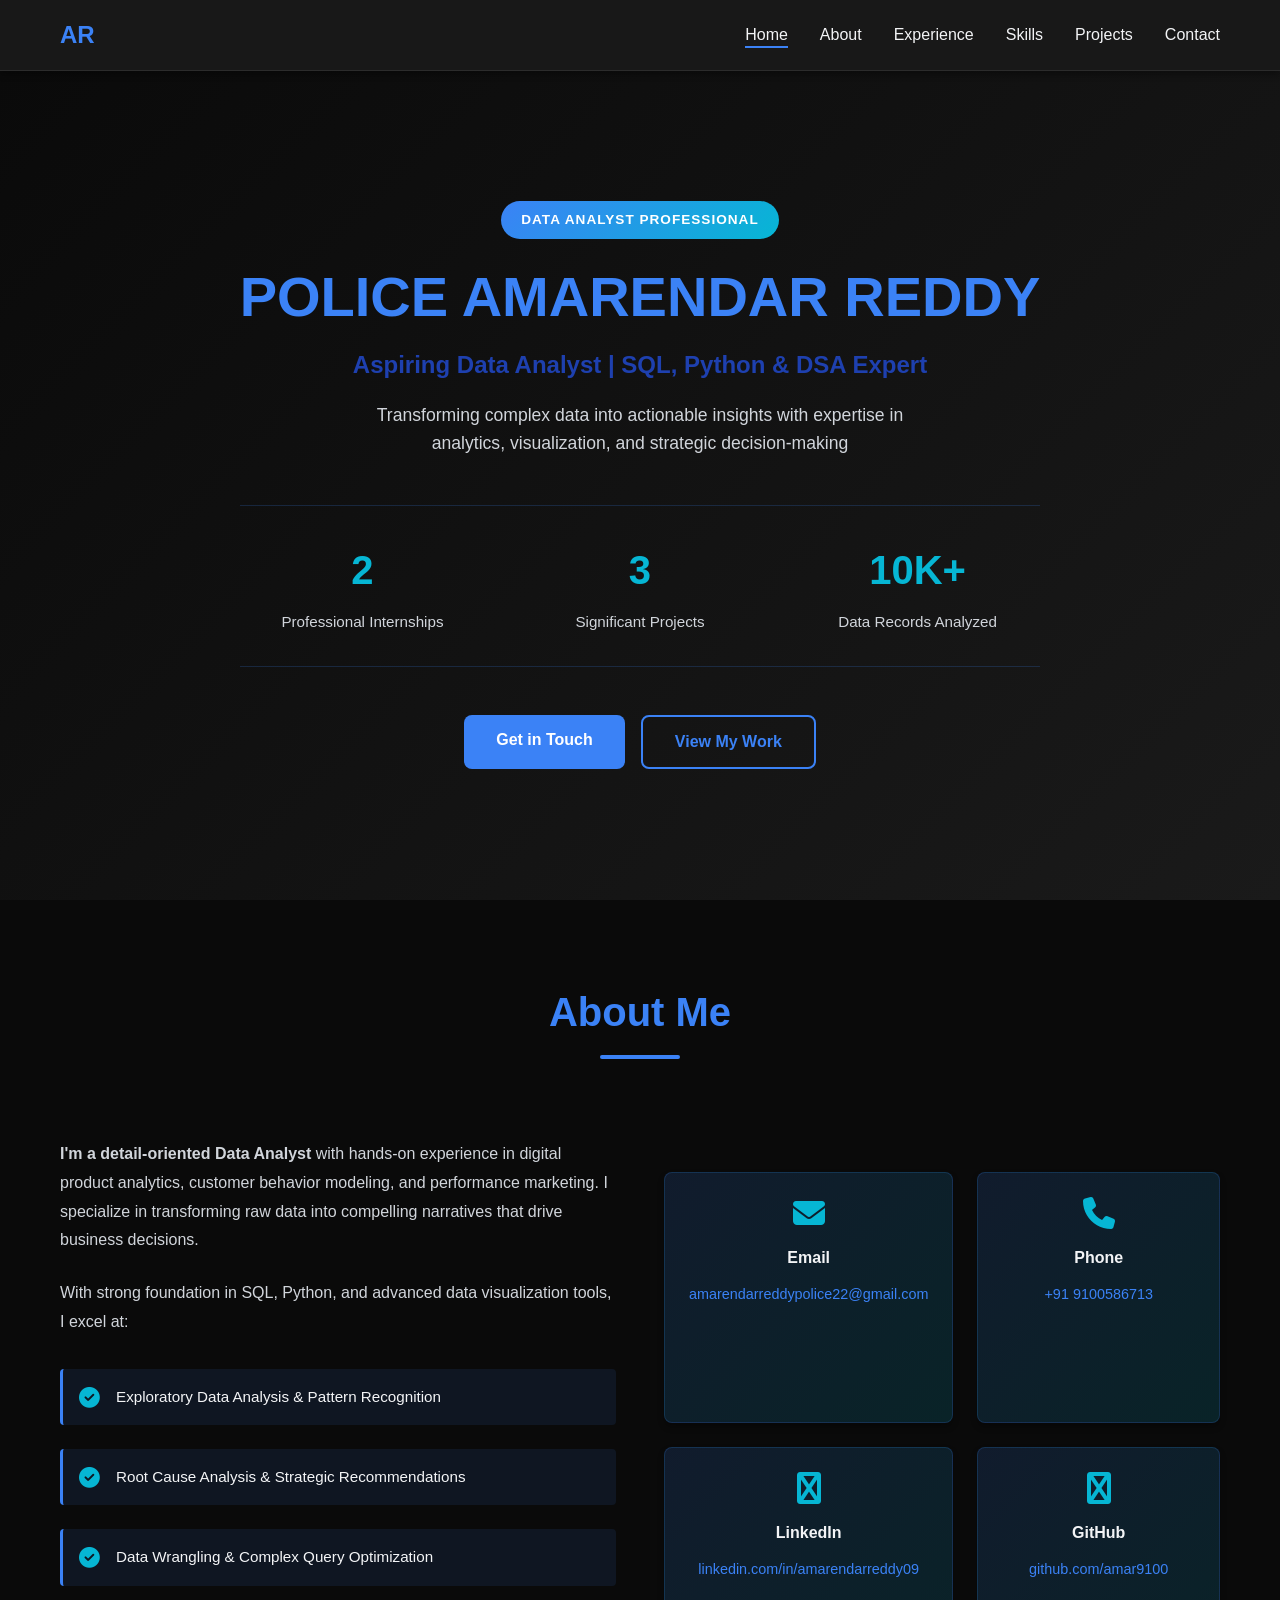
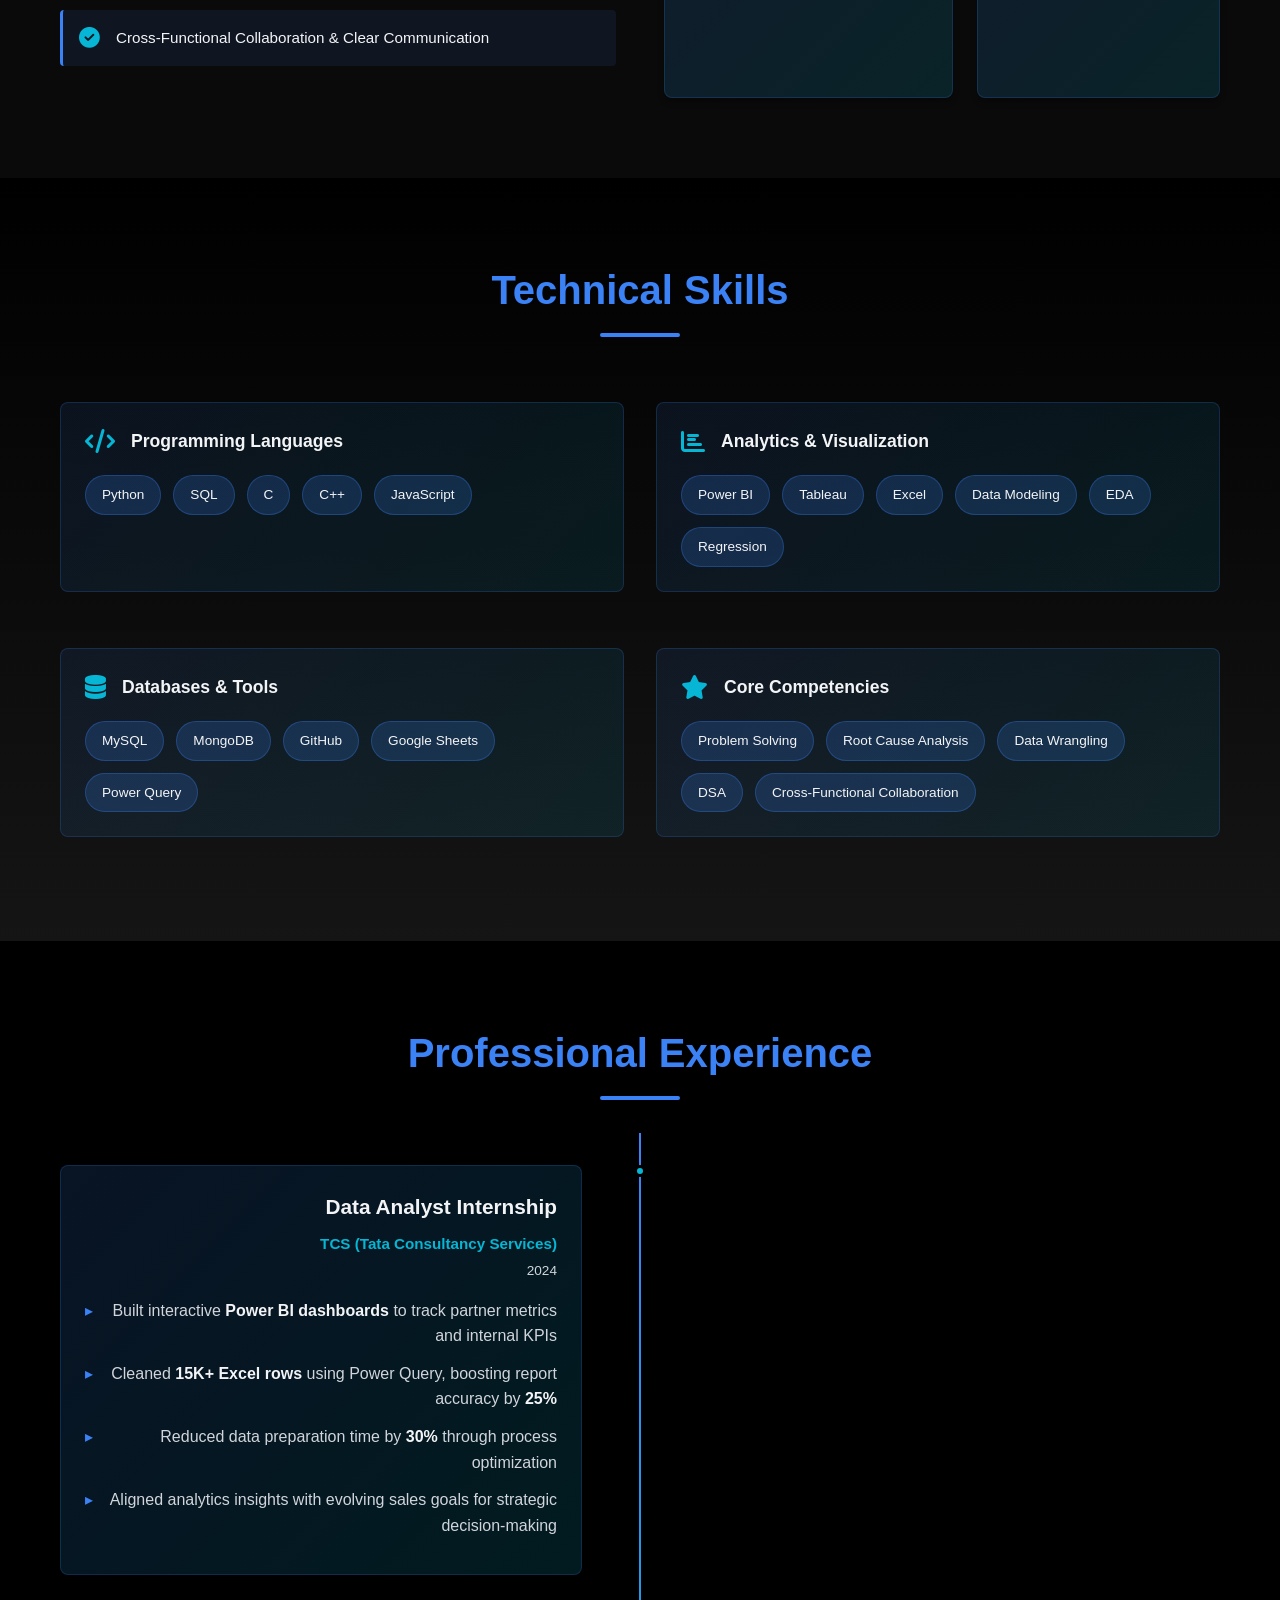
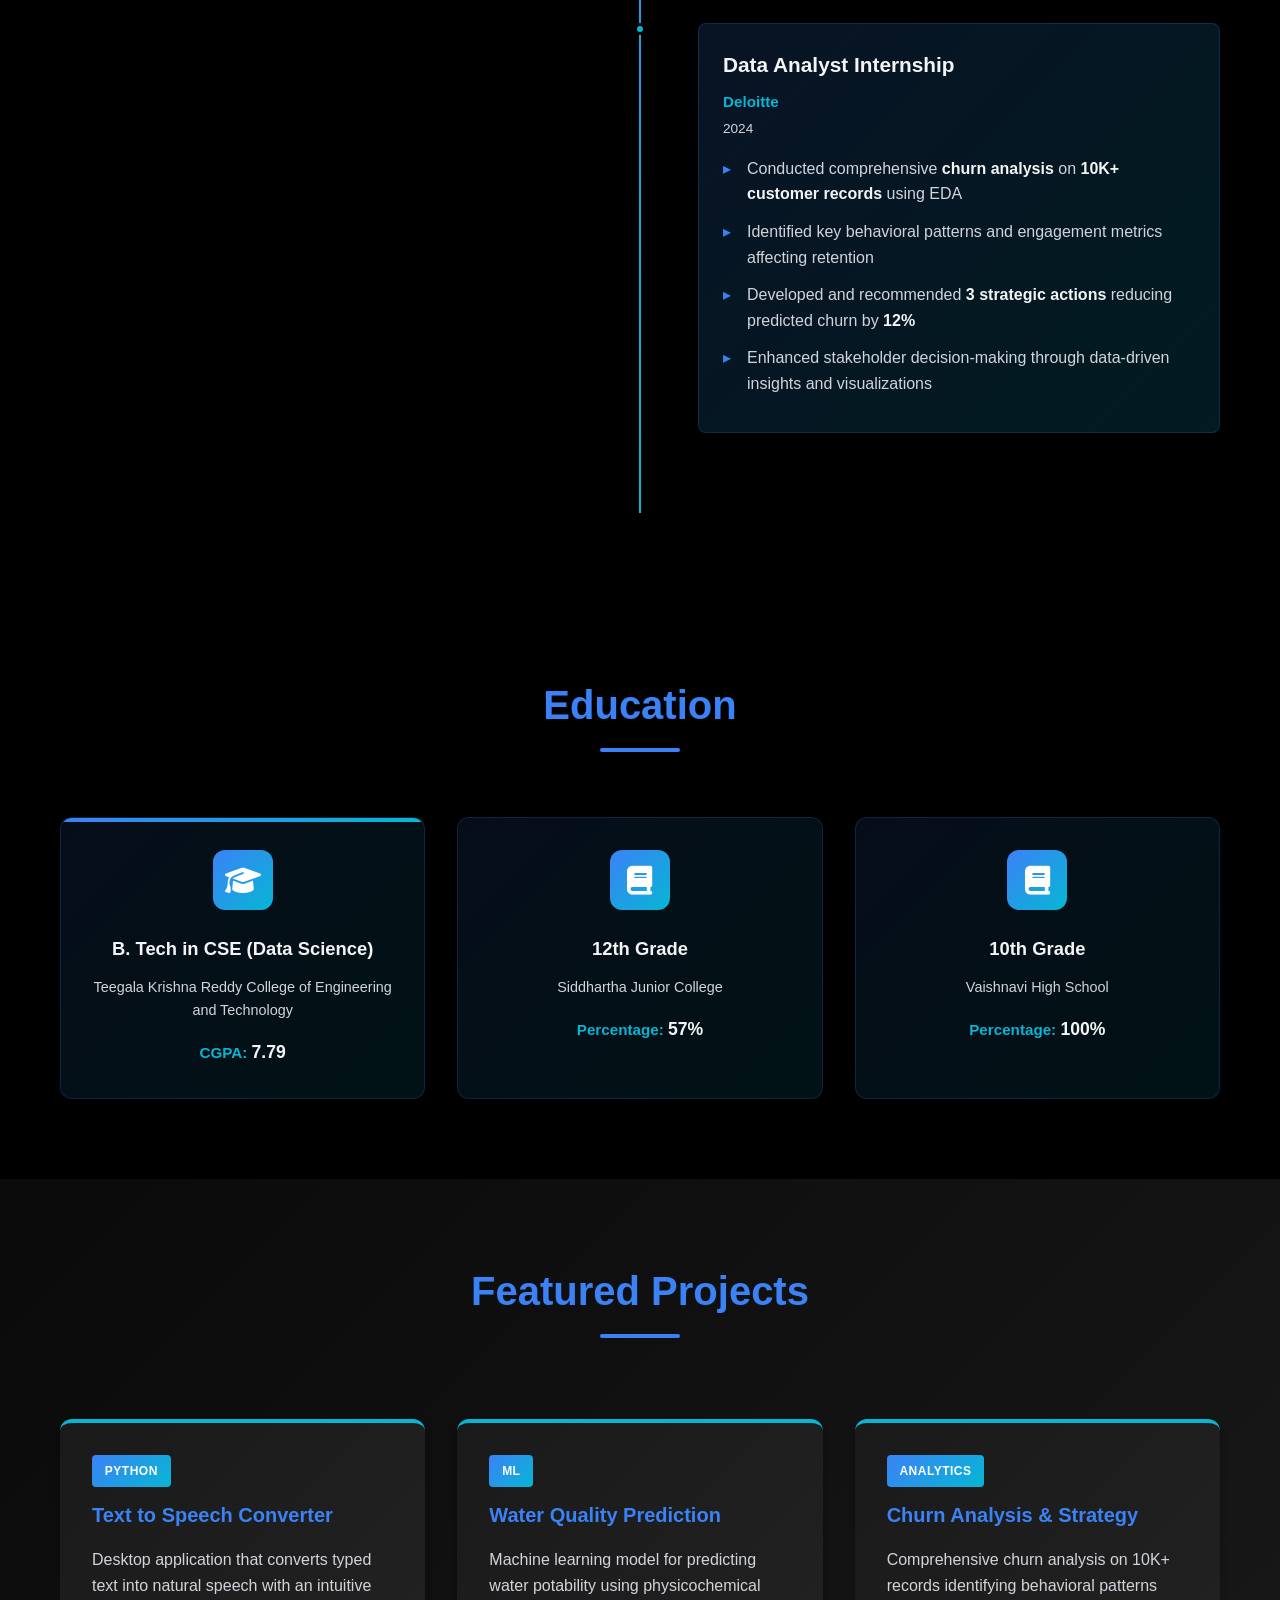
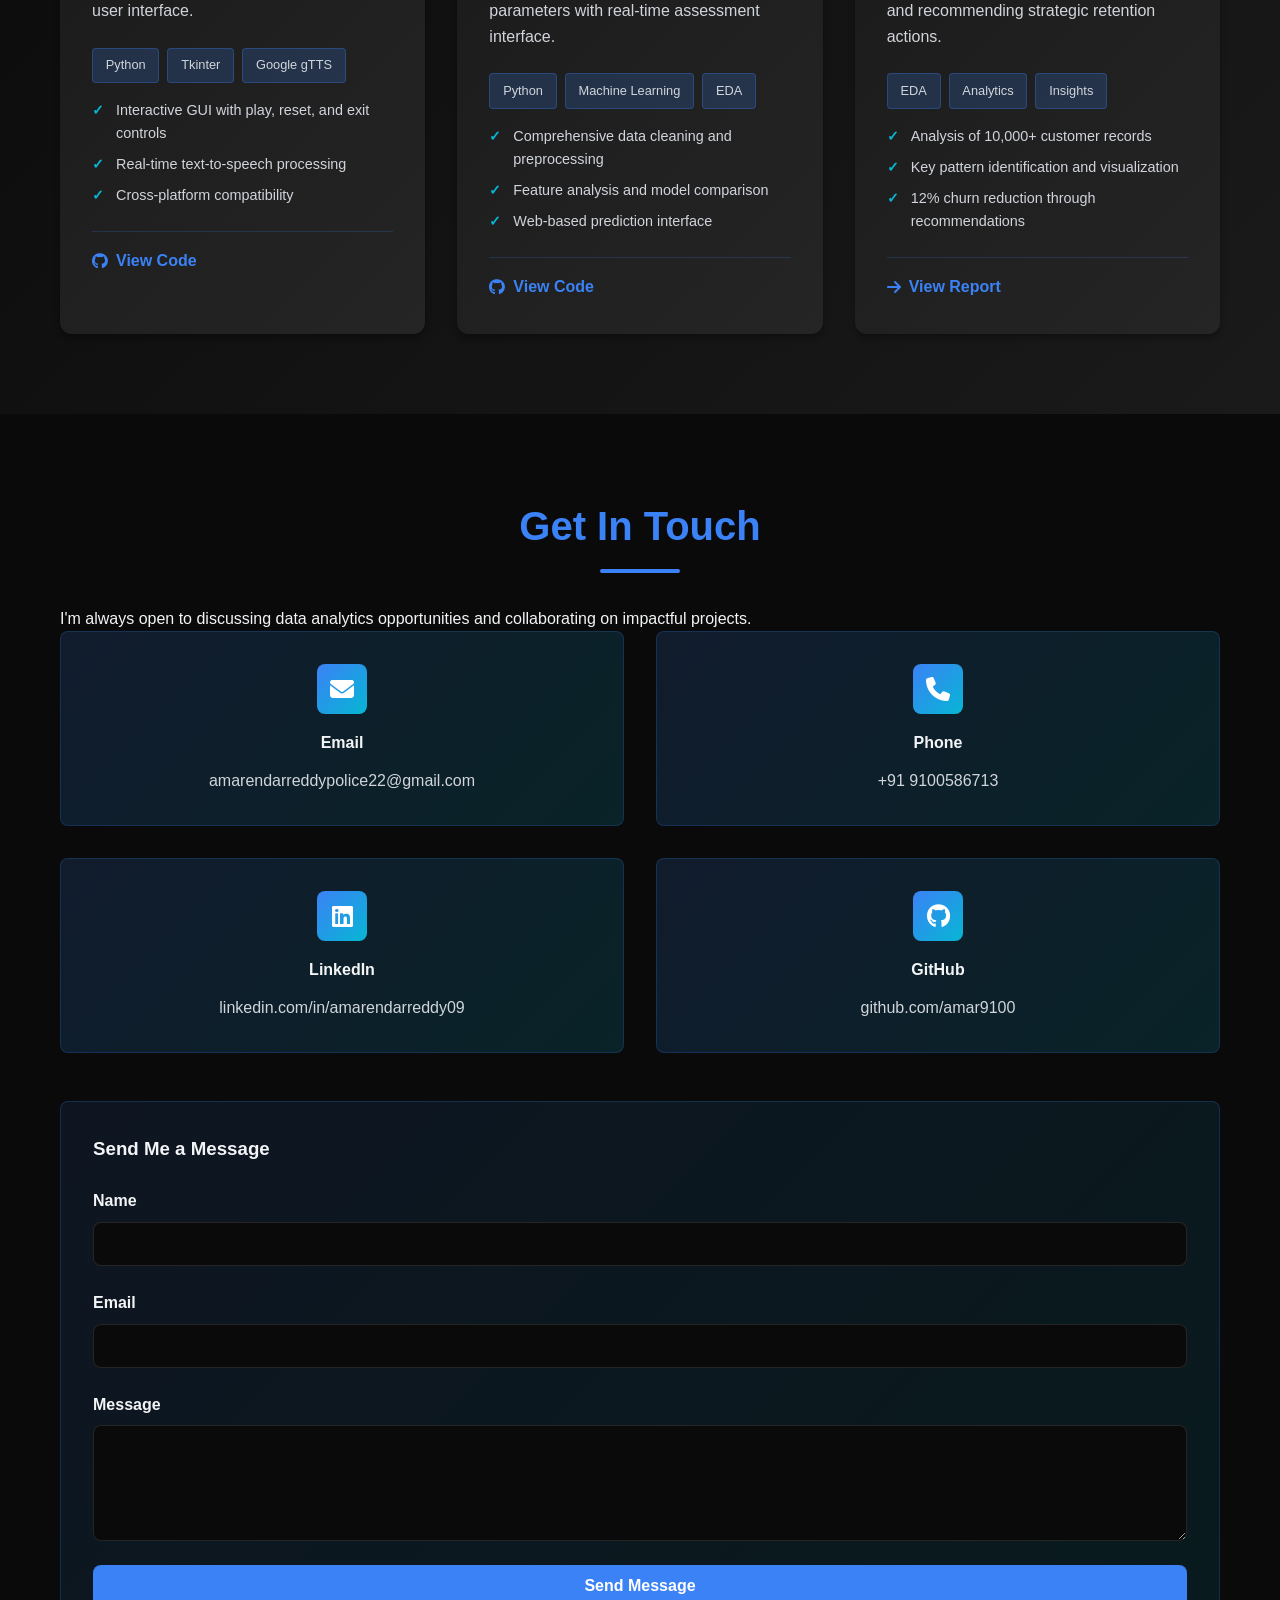
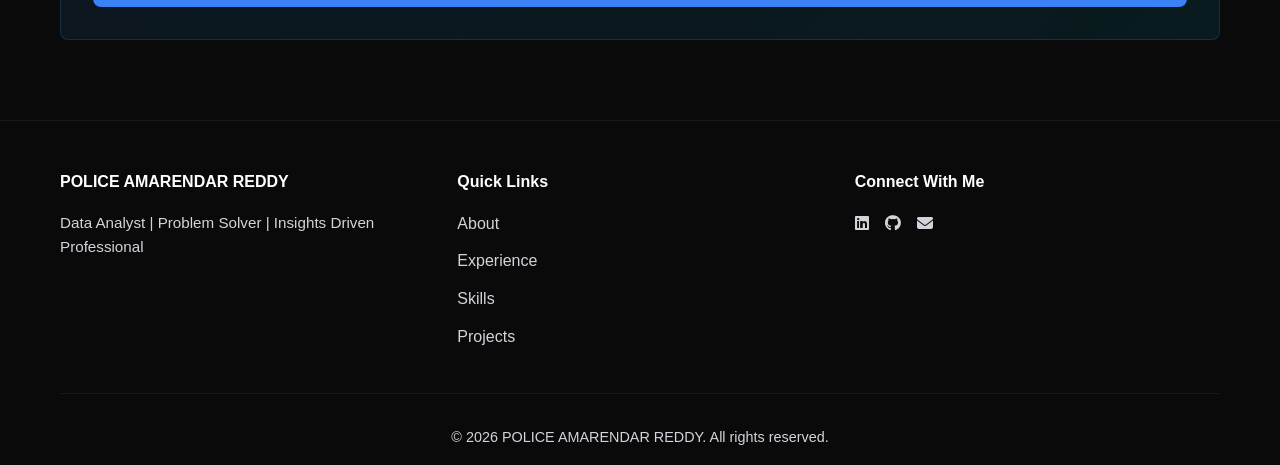
==== index.html @ ad3930fc "Initial commit: Professional data analyst portfolio with dark theme" ====
<!DOCTYPE html>
<html lang="en">
<head>
    <meta charset="UTF-8">
    <meta name="viewport" content="width=device-width, initial-scale=1.0">
    <meta name="description" content="Professional portfolio of POLICE AMARENDAR REDDY - Data Analyst with expertise in SQL, Python, Data Analytics and visualization.">
    <meta name="keywords" content="Data Analyst, SQL, Python, Power BI, Analytics, Portfolio">
    <meta name="author" content="POLICE AMARENDAR REDDY">
    <meta name="theme-color" content="#3b82f6">
    <title>POLICE AMARENDAR REDDY - Data Analyst Portfolio</title>
    <link rel="stylesheet" href="styles.css">
    <link rel="stylesheet" href="https://cdnjs.cloudflare.com/ajax/libs/font-awesome/6.4.0/css/all.min.css">
</head>
<body>
    <!-- Navigation -->
    <nav class="navbar">
        <div class="container">
            <div class="nav-wrapper">
                <div class="logo">AR</div>
                <button class="menu-toggle" id="menuToggle">
                    <span></span>
                    <span></span>
                    <span></span>
                </button>
                <ul class="nav-links" id="navLinks">
                    <li><a href="#home" class="nav-link active">Home</a></li>
                    <li><a href="#about" class="nav-link">About</a></li>
                    <li><a href="#experience" class="nav-link">Experience</a></li>
                    <li><a href="#skills" class="nav-link">Skills</a></li>
                    <li><a href="#projects" class="nav-link">Projects</a></li>
                    <li><a href="#contact" class="nav-link">Contact</a></li>
                </ul>
            </div>
        </div>
    </nav>

    <!-- Hero Section -->
    <section id="home" class="hero">
        <div class="container">
            <div class="hero-content">
                <div class="hero-badge">Data Analyst Professional</div>
                <h1 class="hero-title">POLICE AMARENDAR REDDY</h1>
                <p class="hero-subtitle">Aspiring Data Analyst | SQL, Python & DSA Expert</p>
                <p class="hero-desc">Transforming complex data into actionable insights with expertise in analytics, visualization, and strategic decision-making</p>
                <div class="hero-stats">
                    <div class="stat">
                        <div class="stat-number">2</div>
                        <div class="stat-label">Professional Internships</div>
                    </div>
                    <div class="stat">
                        <div class="stat-number">3</div>
                        <div class="stat-label">Significant Projects</div>
                    </div>
                    <div class="stat">
                        <div class="stat-number">10K+</div>
                        <div class="stat-label">Data Records Analyzed</div>
                    </div>
                </div>
                <div class="hero-buttons">
                    <a href="#contact" class="btn btn-primary">Get in Touch</a>
                    <a href="#projects" class="btn btn-secondary">View My Work</a>
                </div>
            </div>
        </div>
    </section>

    <!-- About Section -->
    <section id="about" class="about">
        <div class="container">
            <h2 class="section-title">About Me</h2>
            <div class="about-grid">
                <div class="about-text">
                    <p><strong>I'm a detail-oriented Data Analyst</strong> with hands-on experience in digital product analytics, customer behavior modeling, and performance marketing. I specialize in transforming raw data into compelling narratives that drive business decisions.</p>
                    <p>With strong foundation in SQL, Python, and advanced data visualization tools, I excel at:</p>
                    <div class="about-highlights">
                        <div class="highlight-item">
                            <i class="fas fa-check-circle"></i>
                            <span>Exploratory Data Analysis & Pattern Recognition</span>
                        </div>
                        <div class="highlight-item">
                            <i class="fas fa-check-circle"></i>
                            <span>Root Cause Analysis & Strategic Recommendations</span>
                        </div>
                        <div class="highlight-item">
                            <i class="fas fa-check-circle"></i>
                            <span>Data Wrangling & Complex Query Optimization</span>
                        </div>
                        <div class="highlight-item">
                            <i class="fas fa-check-circle"></i>
                            <span>Cross-Functional Collaboration & Clear Communication</span>
                        </div>
                    </div>
                </div>
                <div class="about-cards">
                    <div class="info-card">
                        <i class="fas fa-envelope"></i>
                        <h4>Email</h4>
                        <p><a href="mailto:amarendarreddypolice22@gmail.com">amarendarreddypolice22@gmail.com</a></p>
                    </div>
                    <div class="info-card">
                        <i class="fas fa-phone"></i>
                        <h4>Phone</h4>
                        <p><a href="tel:+919100586713">+91 9100586713</a></p>
                    </div>
                    <div class="info-card">
                        <i class="fas fa-linkedin"></i>
                        <h4>LinkedIn</h4>
                        <p><a href="https://linkedin.com/in/amarendarreddy09/" target="_blank">linkedin.com/in/amarendarreddy09</a></p>
                    </div>
                    <div class="info-card">
                        <i class="fas fa-github"></i>
                        <h4>GitHub</h4>
                        <p><a href="https://github.com/amar9100" target="_blank">github.com/amar9100</a></p>
                    </div>
                </div>
            </div>
        </div>
    </section>

    <!-- Skills Section -->
    <section id="skills" class="skills">
        <div class="container">
            <h2 class="section-title">Technical Skills</h2>
            <div class="skills-grid">
                <div class="skill-category">
                    <div class="skill-header">
                        <i class="fas fa-code"></i>
                        <h3>Programming Languages</h3>
                    </div>
                    <div class="skill-list">
                        <span class="skill-tag">Python</span>
                        <span class="skill-tag">SQL</span>
                        <span class="skill-tag">C</span>
                        <span class="skill-tag">C++</span>
                        <span class="skill-tag">JavaScript</span>
                    </div>
                </div>

                <div class="skill-category">
                    <div class="skill-header">
                        <i class="fas fa-chart-bar"></i>
                        <h3>Analytics & Visualization</h3>
                    </div>
                    <div class="skill-list">
                        <span class="skill-tag">Power BI</span>
                        <span class="skill-tag">Tableau</span>
                        <span class="skill-tag">Excel</span>
                        <span class="skill-tag">Data Modeling</span>
                        <span class="skill-tag">EDA</span>
                        <span class="skill-tag">Regression</span>
                    </div>
                </div>

                <div class="skill-category">
                    <div class="skill-header">
                        <i class="fas fa-database"></i>
                        <h3>Databases & Tools</h3>
                    </div>
                    <div class="skill-list">
                        <span class="skill-tag">MySQL</span>
                        <span class="skill-tag">MongoDB</span>
                        <span class="skill-tag">GitHub</span>
                        <span class="skill-tag">Google Sheets</span>
                        <span class="skill-tag">Power Query</span>
                    </div>
                </div>

                <div class="skill-category">
                    <div class="skill-header">
                        <i class="fas fa-star"></i>
                        <h3>Core Competencies</h3>
                    </div>
                    <div class="skill-list">
                        <span class="skill-tag">Problem Solving</span>
                        <span class="skill-tag">Root Cause Analysis</span>
                        <span class="skill-tag">Data Wrangling</span>
                        <span class="skill-tag">DSA</span>
                        <span class="skill-tag">Cross-Functional Collaboration</span>
                    </div>
                </div>
            </div>
        </div>
    </section>

    <!-- Experience Section -->
    <section id="experience" class="experience">
        <div class="container">
            <h2 class="section-title">Professional Experience</h2>
            <div class="experience-timeline">
                <div class="experience-item">
                    <div class="exp-marker"></div>
                    <div class="exp-content">
                        <div class="exp-header">
                            <h3>Data Analyst Internship</h3>
                            <span class="exp-company">TCS (Tata Consultancy Services)</span>
                            <span class="exp-period">2024</span>
                        </div>
                        <ul class="exp-details">
                            <li>Built interactive <strong>Power BI dashboards</strong> to track partner metrics and internal KPIs</li>
                            <li>Cleaned <strong>15K+ Excel rows</strong> using Power Query, boosting report accuracy by <strong>25%</strong></li>
                            <li>Reduced data preparation time by <strong>30%</strong> through process optimization</li>
                            <li>Aligned analytics insights with evolving sales goals for strategic decision-making</li>
                        </ul>
                    </div>
                </div>
                <div class="experience-item">
                    <div class="exp-marker"></div>
                    <div class="exp-content">
                        <div class="exp-header">
                            <h3>Data Analyst Internship</h3>
                            <span class="exp-company">Deloitte</span>
                            <span class="exp-period">2024</span>
                        </div>
                        <ul class="exp-details">
                            <li>Conducted comprehensive <strong>churn analysis</strong> on <strong>10K+ customer records</strong> using EDA</li>
                            <li>Identified key behavioral patterns and engagement metrics affecting retention</li>
                            <li>Developed and recommended <strong>3 strategic actions</strong> reducing predicted churn by <strong>12%</strong></li>
                            <li>Enhanced stakeholder decision-making through data-driven insights and visualizations</li>
                        </ul>
                    </div>
                </div>
            </div>
        </div>
    </section>

    <!-- Education Section -->
    <section id="education" class="education">
        <div class="container">
            <h2 class="section-title">Education</h2>
            <div class="education-grid">
                <div class="edu-card primary">
                    <div class="edu-icon">
                        <i class="fas fa-graduation-cap"></i>
                    </div>
                    <h3>B. Tech in CSE (Data Science)</h3>
                    <p class="edu-institution">Teegala Krishna Reddy College of Engineering and Technology</p>
                    <p class="edu-score">CGPA: <strong>7.79</strong></p>
                </div>
                <div class="edu-card">
                    <div class="edu-icon">
                        <i class="fas fa-book"></i>
                    </div>
                    <h3>12th Grade</h3>
                    <p class="edu-institution">Siddhartha Junior College</p>
                    <p class="edu-score">Percentage: <strong>57%</strong></p>
                </div>
                <div class="edu-card">
                    <div class="edu-icon">
                        <i class="fas fa-book"></i>
                    </div>
                    <h3>10th Grade</h3>
                    <p class="edu-institution">Vaishnavi High School</p>
                    <p class="edu-score">Percentage: <strong>100%</strong></p>
                </div>
            </div>
        </div>
    </section>

    <!-- Projects Section -->
    <section id="projects" class="projects">
        <div class="container">
            <h2 class="section-title">Featured Projects</h2>
            <div class="projects-grid">
                <div class="project-card">
                    <div class="project-badge">Python</div>
                    <div class="project-header">
                        <h3>Text to Speech Converter</h3>
                    </div>
                    <p class="project-desc">Desktop application that converts typed text into natural speech with an intuitive user interface.</p>
                    <div class="project-tech">
                        <span>Python</span>
                        <span>Tkinter</span>
                        <span>Google gTTS</span>
                    </div>
                    <ul class="project-features">
                        <li>Interactive GUI with play, reset, and exit controls</li>
                        <li>Real-time text-to-speech processing</li>
                        <li>Cross-platform compatibility</li>
                    </ul>
                    <div class="project-footer">
                        <a href="https://github.com/amar9100" target="_blank" class="project-link">
                            <i class="fab fa-github"></i> View Code
                        </a>
                    </div>
                </div>

                <div class="project-card">
                    <div class="project-badge">ML</div>
                    <div class="project-header">
                        <h3>Water Quality Prediction</h3>
                    </div>
                    <p class="project-desc">Machine learning model for predicting water potability using physicochemical parameters with real-time assessment interface.</p>
                    <div class="project-tech">
                        <span>Python</span>
                        <span>Machine Learning</span>
                        <span>EDA</span>
                    </div>
                    <ul class="project-features">
                        <li>Comprehensive data cleaning and preprocessing</li>
                        <li>Feature analysis and model comparison</li>
                        <li>Web-based prediction interface</li>
                    </ul>
                    <div class="project-footer">
                        <a href="https://github.com/amar9100" target="_blank" class="project-link">
                            <i class="fab fa-github"></i> View Code
                        </a>
                    </div>
                </div>

                <div class="project-card">
                    <div class="project-badge">Analytics</div>
                    <div class="project-header">
                        <h3>Churn Analysis & Strategy</h3>
                    </div>
                    <p class="project-desc">Comprehensive churn analysis on 10K+ records identifying behavioral patterns and recommending strategic retention actions.</p>
                    <div class="project-tech">
                        <span>EDA</span>
                        <span>Analytics</span>
                        <span>Insights</span>
                    </div>
                    <ul class="project-features">
                        <li>Analysis of 10,000+ customer records</li>
                        <li>Key pattern identification and visualization</li>
                        <li>12% churn reduction through recommendations</li>
                    </ul>
                    <div class="project-footer">
                        <a href="#" class="project-link">
                            <i class="fas fa-arrow-right"></i> View Report
                        </a>
                    </div>
                </div>
            </div>
        </div>
    </section>

    <!-- Contact Section -->
    <section id="contact" class="contact">
        <div class="container">
            <h2 class="section-title">Get In Touch</h2>
            <p class="contact-intro">I'm always open to discussing data analytics opportunities and collaborating on impactful projects.</p>
            
            <div class="contact-content">
                <div class="contact-info-grid">
                    <div class="contact-item">
                        <div class="contact-icon">
                            <i class="fas fa-envelope"></i>
                        </div>
                        <h4>Email</h4>
                        <a href="mailto:amarendarreddypolice22@gmail.com">amarendarreddypolice22@gmail.com</a>
                    </div>
                    <div class="contact-item">
                        <div class="contact-icon">
                            <i class="fas fa-phone"></i>
                        </div>
                        <h4>Phone</h4>
                        <a href="tel:+919100586713">+91 9100586713</a>
                    </div>
                    <div class="contact-item">
                        <div class="contact-icon">
                            <i class="fab fa-linkedin"></i>
                        </div>
                        <h4>LinkedIn</h4>
                        <a href="https://linkedin.com/in/amarendarreddy09/" target="_blank">linkedin.com/in/amarendarreddy09</a>
                    </div>
                    <div class="contact-item">
                        <div class="contact-icon">
                            <i class="fab fa-github"></i>
                        </div>
                        <h4>GitHub</h4>
                        <a href="https://github.com/amar9100" target="_blank">github.com/amar9100</a>
                    </div>
                </div>

                <div class="contact-form-box">
                    <h3>Send Me a Message</h3>
                    <form class="contact-form" id="contactForm">
                        <div class="form-group">
                            <label for="name">Name</label>
                            <input type="text" id="name" name="name" required>
                        </div>
                        <div class="form-group">
                            <label for="email">Email</label>
                            <input type="email" id="email" name="email" required>
                        </div>
                        <div class="form-group">
                            <label for="message">Message</label>
                            <textarea id="message" name="message" rows="5" required></textarea>
                        </div>
                        <button type="submit" class="btn btn-primary">Send Message</button>
                    </form>
                </div>
            </div>
        </div>
    </section>

    <!-- Footer -->
    <footer class="footer">
        <div class="container">
            <div class="footer-content">
                <div class="footer-section">
                    <h4>POLICE AMARENDAR REDDY</h4>
                    <p>Data Analyst | Problem Solver | Insights Driven Professional</p>
                </div>
                <div class="footer-section">
                    <h4>Quick Links</h4>
                    <ul>
                        <li><a href="#about">About</a></li>
                        <li><a href="#experience">Experience</a></li>
                        <li><a href="#skills">Skills</a></li>
                        <li><a href="#projects">Projects</a></li>
                    </ul>
                </div>
                <div class="footer-section">
                    <h4>Connect With Me</h4>
                    <div class="social-links">
                        <a href="https://linkedin.com/in/amarendarreddy09/" target="_blank" title="LinkedIn">
                            <i class="fab fa-linkedin"></i>
                        </a>
                        <a href="https://github.com/amar9100" target="_blank" title="GitHub">
                            <i class="fab fa-github"></i>
                        </a>
                        <a href="mailto:amarendarreddypolice22@gmail.com" title="Email">
                            <i class="fas fa-envelope"></i>
                        </a>
                    </div>
                </div>
            </div>
            <div class="footer-bottom">
                <p>&copy; 2026 POLICE AMARENDAR REDDY. All rights reserved.</p>
            </div>
        </div>
    </footer>

    <script src="script.js"></script>
</body>
</html>
---- styles.css ----
/* =====================
   GLOBAL STYLES
   ===================== */

* {
    margin: 0;
    padding: 0;
    box-sizing: border-box;
}

:root {
    --primary-color: #3b82f6;
    --secondary-color: #1e40af;
    --accent-color: #06b6d4;
    --text-color: #f3f4f6;
    --text-secondary: #d1d5db;
    --bg-color: #1a1a1a;
    --bg-light: #252525;
    --border-color: #404040;
    --shadow: 0 4px 6px rgba(0, 0, 0, 0.3);
    --transition: all 0.3s ease;
}

body {
    font-family: -apple-system, BlinkMacSystemFont, 'Segoe UI', Roboto, Oxygen, Ubuntu, Cantarell, sans-serif;
    color: var(--text-color);
    background-color: #000000;
    line-height: 1.6;
}

a {
    color: var(--primary-color);
    text-decoration: none;
    transition: var(--transition);
}

a:hover {
    color: var(--secondary-color);
}

.container {
    max-width: 1200px;
    margin: 0 auto;
    padding: 0 20px;
}

/* =====================
   NAVIGATION
   ===================== */

.navbar {
    position: fixed;
    top: 0;
    width: 100%;
    background-color: rgba(26, 26, 26, 0.95);
    box-shadow: var(--shadow);
    z-index: 1000;
    border-bottom: 1px solid rgba(64, 64, 64, 0.5);
}

.nav-wrapper {
    display: flex;
    justify-content: space-between;
    align-items: center;
    padding: 1rem 0;
}

.logo {
    font-size: 1.5rem;
    font-weight: 700;
    color: var(--primary-color);
}

.nav-links {
    display: flex;
    list-style: none;
    gap: 2rem;
}

.nav-link {
    color: var(--text-color);
    font-weight: 500;
    position: relative;
    transition: var(--transition);
}

.nav-link::after {
    content: '';
    position: absolute;
    bottom: -5px;
    left: 0;
    width: 0;
    height: 2px;
    background-color: var(--primary-color);
    transition: width 0.3s ease;
}

.nav-link:hover::after,
.nav-link.active::after {
    width: 100%;
}

.menu-toggle {
    display: none;
    background: none;
    border: none;
    cursor: pointer;
    flex-direction: column;
    gap: 5px;
}

.menu-toggle span {
    width: 25px;
    height: 3px;
    background-color: var(--text-color);
    transition: var(--transition);
}

/* =====================
   HERO SECTION
   ===================== */

.hero {
    margin-top: 70px;
    min-height: calc(100vh - 70px);
    display: flex;
    align-items: center;
    justify-content: center;
    background: linear-gradient(135deg, #0a0a0a 0%, #1a1a1a 100%);
    padding: 3rem 0;
}

.hero-content {
    text-align: center;
    animation: fadeIn 0.8s ease-in;
}

.hero-title {
    font-size: 3.5rem;
    font-weight: 800;
    margin-bottom: 1rem;
    color: var(--primary-color);
    line-height: 1.2;
}

.hero-subtitle {
    font-size: 1.5rem;
    color: var(--secondary-color);
    margin-bottom: 1rem;
    font-weight: 600;
}

.hero-desc {
    font-size: 1.1rem;
    color: var(--text-secondary);
    margin-bottom: 2rem;
    max-width: 600px;
    margin-left: auto;
    margin-right: auto;
}

.hero-buttons {
    display: flex;
    gap: 1rem;
    justify-content: center;
    flex-wrap: wrap;
}

/* =====================
   BUTTONS
   ===================== */

.btn {
    padding: 0.75rem 2rem;
    border-radius: 0.5rem;
    font-weight: 600;
    border: none;
    cursor: pointer;
    transition: var(--transition);
    font-size: 1rem;
}

.btn-primary {
    background-color: var(--primary-color);
    color: white;
}

.btn-primary:hover {
    background-color: var(--secondary-color);
    box-shadow: 0 6px 12px rgba(37, 99, 235, 0.2);
}

.btn-secondary {
    background-color: transparent;
    color: var(--primary-color);
    border: 2px solid var(--primary-color);
}

.btn-secondary:hover {
    background-color: var(--primary-color);
    color: white;
}

/* =====================
   SECTIONS
   ===================== */

section {
    padding: 5rem 0;
}

.section-title {
    font-size: 2.5rem;
    font-weight: 800;
    text-align: center;
    margin-bottom: 3rem;
    color: var(--primary-color);
    position: relative;
    display: inline-block;
    width: 100%;
}

.section-title::after {
    content: '';
    position: absolute;
    bottom: -15px;
    left: 50%;
    transform: translateX(-50%);
    width: 80px;
    height: 4px;
    background: var(--primary-color);
    border-radius: 2px;
}

/* =====================
   ABOUT SECTION
   ===================== */

.about {
    background-color: #0a0a0a;
}

.about-grid {
    display: grid;
    grid-template-columns: 1fr 1fr;
    gap: 3rem;
    margin-top: 3rem;
}

.about-text p {
    margin-bottom: 1.5rem;
    color: var(--text-secondary);
    line-height: 1.8;
}

.about-info {
    display: flex;
    flex-direction: column;
    gap: 1.5rem;
}

.info-card {
    background: linear-gradient(135deg, #1a1a1a 0%, #252525 100%);
    padding: 1.5rem;
    border-radius: 0.5rem;
    border-left: 4px solid var(--accent-color);
    box-shadow: var(--shadow);
}

.info-card h3 {
    color: var(--primary-color);
    margin-bottom: 0.5rem;
    font-size: 1rem;
}

.info-card p {
    color: var(--text-secondary);
}

.info-card a {
    color: var(--accent-color);
}

/* =====================
   SKILLS SECTION
   ===================== */

.skills {
    background-color: #0a0a0a;
}

.skills-grid {
    display: grid;
    grid-template-columns: repeat(auto-fit, minmax(300px, 1fr));
    gap: 2rem;
    margin-top: 3rem;
}

.skill-box {
    background: linear-gradient(135deg, #1a1a1a 0%, #252525 100%);
    padding: 2rem;
    border-radius: 0.75rem;
    border-top: 4px solid var(--primary-color);
    transition: var(--transition);
}

.skill-box:hover {
    box-shadow: 0 8px 16px rgba(59, 130, 246, 0.15);
    transform: translateY(-4px);
}

.skill-box h3 {
    color: var(--primary-color);
    margin-bottom: 1.5rem;
    font-size: 1.25rem;
}

.skill-list {
    display: flex;
    flex-wrap: wrap;
    gap: 0.75rem;
}

.skill-tag {
    background-color: var(--accent-color);
    color: white;
    padding: 0.5rem 1rem;
    border-radius: 20px;
    font-size: 0.9rem;
    font-weight: 500;
    transition: var(--transition);
}

.skill-tag:hover {
    background-color: var(--primary-color);
}

/* =====================
   PROJECTS SECTION
   ===================== */

.projects {
    background: linear-gradient(135deg, #0a0a0a 0%, #1a1a1a 100%);
}

.projects-grid {
    display: grid;
    grid-template-columns: repeat(auto-fit, minmax(350px, 1fr));
    gap: 2rem;
    margin-top: 3rem;
}

.project-card {
    background: linear-gradient(135deg, #1a1a1a 0%, #252525 100%);
    border-radius: 0.75rem;
    padding: 2rem;
    box-shadow: var(--shadow);
    transition: var(--transition);
    border-top: 4px solid var(--accent-color);
}

.project-card:hover {
    box-shadow: 0 12px 24px rgba(59, 130, 246, 0.15);
    transform: translateY(-8px);
}

.project-header {
    display: flex;
    justify-content: space-between;
    align-items: flex-start;
    margin-bottom: 1rem;
}

.project-header h3 {
    color: var(--primary-color);
    font-size: 1.25rem;
}

.project-date {
    color: var(--text-secondary);
    font-size: 0.9rem;
}

.project-desc {
    color: var(--text-secondary);
    margin-bottom: 1.5rem;
    line-height: 1.6;
}

.project-tags {
    display: flex;
    flex-wrap: wrap;
    gap: 0.5rem;
    margin-bottom: 1.5rem;
}

.tag {
    background-color: rgba(59, 130, 246, 0.2);
    color: var(--accent-color);
    padding: 0.35rem 0.75rem;
    border-radius: 4px;
    font-size: 0.85rem;
    font-weight: 500;
}

.project-links {
    display: flex;
    gap: 1rem;
}

.project-link {
    color: var(--primary-color);
    font-weight: 600;
    transition: var(--transition);
    border-bottom: 2px solid transparent;
}

.project-link:hover {
    border-bottom-color: var(--primary-color);
}

/* =====================
   CONTACT SECTION
   ===================== */

.contact {
    background: #0a0a0a;
}

.contact-wrapper {
    display: grid;
    grid-template-columns: 1fr 1fr;
    gap: 3rem;
    margin-top: 3rem;
    align-items: start;
}

.contact-text p {
    color: var(--text-secondary);
    margin-bottom: 1rem;
    line-height: 1.8;
    font-size: 1.05rem;
}

.contact-form {
    display: flex;
    flex-direction: column;
    gap: 1.5rem;
}

.form-group {
    display: flex;
    flex-direction: column;
}

.form-group label {
    margin-bottom: 0.5rem;
    color: var(--text-color);
    font-weight: 600;
}

.form-group input,
.form-group textarea {
    padding: 0.75rem;
    border: 1px solid rgba(64, 64, 64, 0.5);
    border-radius: 0.5rem;
    background-color: #0a0a0a;
    color: var(--text-color);
    font-family: inherit;
    font-size: 1rem;
    transition: var(--transition);
}

.form-group input:focus,
.form-group textarea:focus {
    outline: none;
    border-color: var(--primary-color);
    box-shadow: 0 0 0 3px rgba(59, 130, 246, 0.1);
}

.form-group textarea {
    resize: vertical;
}

/* =====================
   FOOTER
   ===================== */

.footer {
    background: #0a0a0a;
    color: white;
    padding: 3rem 0 1rem;
    border-top: 1px solid rgba(64, 64, 64, 0.3);
}

.footer-content {
    display: grid;
    grid-template-columns: repeat(auto-fit, minmax(250px, 1fr));
    gap: 2rem;
    margin-bottom: 2rem;
    padding-bottom: 2rem;
    border-bottom: 1px solid rgba(64, 64, 64, 0.3);
}

.footer-section h3,
.footer-section h4 {
    margin-bottom: 1rem;
}

.footer-section p {
    color: #d1d5db;
    font-size: 0.95rem;
}

.footer-section ul {
    list-style: none;
}

.footer-section ul li {
    margin-bottom: 0.75rem;
}

.footer-section ul li a {
    color: #d1d5db;
    transition: var(--transition);
}

.footer-section ul li a:hover {
    color: white;
}

.social-links {
    display: flex;
    gap: 1rem;
}

.social-links a {
    color: #d1d5db;
    transition: var(--transition);
    font-weight: 500;
}

.social-links a:hover {
    color: white;
}

.footer-bottom {
    text-align: center;
    color: var(--text-secondary);
    font-size: 0.9rem;
}

/* =====================
   HERO BADGE & STATS
   ===================== */

.hero-badge {
    display: inline-block;
    background: linear-gradient(135deg, #3b82f6, #06b6d4);
    color: white;
    padding: 8px 20px;
    border-radius: 20px;
    font-size: 0.85rem;
    font-weight: 600;
    margin-bottom: 1.5rem;
    text-transform: uppercase;
    letter-spacing: 1px;
}

.hero-stats {
    display: grid;
    grid-template-columns: repeat(3, 1fr);
    gap: 2rem;
    margin: 3rem 0;
    padding: 2rem 0;
    border-top: 1px solid rgba(59, 130, 246, 0.2);
    border-bottom: 1px solid rgba(59, 130, 246, 0.2);
}

.stat {
    text-align: center;
}

.stat-number {
    display: block;
    font-size: 2.5rem;
    font-weight: 700;
    color: #06b6d4;
    margin-bottom: 0.5rem;
}

.stat-label {
    display: block;
    font-size: 0.95rem;
    color: #d1d5db;
}

/* =====================
   ABOUT HIGHLIGHTS & CARDS
   ===================== */

.about-highlights {
    display: grid;
    grid-template-columns: 1fr;
    gap: 1.5rem;
    margin: 2rem 0;
}

.highlight-item {
    display: flex;
    align-items: center;
    gap: 1rem;
    padding: 1rem;
    border-left: 3px solid #3b82f6;
    background: rgba(59, 130, 246, 0.1);
    border-radius: 4px;
}

.highlight-item i {
    color: #06b6d4;
    font-size: 1.3rem;
    flex-shrink: 0;
}

.highlight-item span {
    color: #f3f4f6;
    font-size: 0.95rem;
}

.about-cards {
    display: grid;
    grid-template-columns: repeat(2, 1fr);
    gap: 1.5rem;
    margin-top: 2rem;
}

.info-card {
    background: linear-gradient(135deg, rgba(59, 130, 246, 0.15), rgba(6, 182, 212, 0.15));
    border: 1px solid rgba(59, 130, 246, 0.2);
    padding: 1.5rem;
    border-radius: 8px;
    text-align: center;
    transition: var(--transition);
}

.info-card:hover {
    border-color: #3b82f6;
    transform: translateY(-5px);
    box-shadow: 0 8px 16px rgba(59, 130, 246, 0.2);
}

.info-card i {
    font-size: 2rem;
    color: #06b6d4;
    margin-bottom: 1rem;
}

.info-card h4 {
    margin-bottom: 0.75rem;
    color: #f3f4f6;
}

.info-card p {
    color: #d1d5db;
    font-size: 0.9rem;
}

.info-card a {
    color: #3b82f6;
}

.info-card a:hover {
    color: #06b6d4;
}

/* =====================
   EXPERIENCE TIMELINE
   ===================== */

.experience-timeline {
    position: relative;
    padding: 2rem 0;
}

.experience-timeline::before {
    content: '';
    position: absolute;
    left: 50%;
    transform: translateX(-50%);
    width: 2px;
    height: 100%;
    background: linear-gradient(180deg, #3b82f6, #06b6d4);
    top: 0;
}

.experience-item {
    margin-bottom: 3rem;
    position: relative;
}

.experience-item:nth-child(odd) {
    text-align: right;
}

.experience-item:nth-child(odd) .exp-content {
    margin-left: 0;
    margin-right: auto;
    width: 45%;
}

.experience-item:nth-child(even) .exp-content {
    margin-right: 0;
    margin-left: auto;
    width: 45%;
}

.exp-marker {
    position: absolute;
    left: 50%;
    transform: translateX(-50%);
    width: 12px;
    height: 12px;
    background: #06b6d4;
    border: 3px solid #000000;
    border-radius: 50%;
    top: 0;
    z-index: 1;
}

.exp-content {
    background: linear-gradient(135deg, rgba(59, 130, 246, 0.15), rgba(6, 182, 212, 0.15));
    border: 1px solid rgba(59, 130, 246, 0.2);
    padding: 1.5rem;
    border-radius: 8px;
    transition: var(--transition);
}

.exp-content:hover {
    border-color: #3b82f6;
    box-shadow: 0 8px 16px rgba(59, 130, 246, 0.2);
    transform: translateY(-3px);
}

.exp-header {
    margin-bottom: 1rem;
}

.exp-header h3 {
    margin-bottom: 0.5rem;
    color: #f3f4f6;
    font-size: 1.3rem;
}

.exp-company {
    display: block;
    color: #06b6d4;
    font-weight: 600;
    font-size: 0.95rem;
    margin-bottom: 0.25rem;
}

.exp-period {
    display: block;
    color: #d1d5db;
    font-size: 0.85rem;
}

.exp-details {
    list-style: none;
    color: #d1d5db;
}

.exp-details li {
    margin-bottom: 0.75rem;
    padding-left: 1.5rem;
    position: relative;
}

.exp-details li::before {
    content: '▸';
    position: absolute;
    left: 0;
    color: #3b82f6;
}

.exp-details strong {
    color: #f3f4f6;
    font-weight: 600;
}

/* =====================
   EDUCATION SECTION
   ===================== */

.education-grid {
    display: grid;
    grid-template-columns: repeat(3, 1fr);
    gap: 2rem;
    margin-top: 2rem;
}

.edu-card {
    background: linear-gradient(135deg, rgba(59, 130, 246, 0.1), rgba(6, 182, 212, 0.1));
    border: 1px solid rgba(59, 130, 246, 0.2);
    padding: 2rem;
    border-radius: 12px;
    text-align: center;
    transition: var(--transition);
    position: relative;
    overflow: hidden;
}

.edu-card::before {
    content: '';
    position: absolute;
    top: 0;
    left: 0;
    right: 0;
    height: 4px;
    background: linear-gradient(90deg, #3b82f6, #06b6d4);
    opacity: 0;
    transition: var(--transition);
}

.edu-card.primary::before {
    opacity: 1;
}

.edu-card:hover {
    border-color: #3b82f6;
    box-shadow: 0 12px 24px rgba(59, 130, 246, 0.15);
    transform: translateY(-8px);
}

.edu-card:hover::before {
    opacity: 1;
}

.edu-icon {
    width: 60px;
    height: 60px;
    background: linear-gradient(135deg, #3b82f6, #06b6d4);
    border-radius: 12px;
    display: flex;
    align-items: center;
    justify-content: center;
    margin: 0 auto 1.5rem;
    font-size: 1.8rem;
    color: white;
}

.edu-card h3 {
    color: #f3f4f6;
    margin-bottom: 0.75rem;
    font-size: 1.15rem;
}

.edu-institution {
    color: #d1d5db;
    font-size: 0.9rem;
    margin-bottom: 1rem;
}

.edu-score {
    color: #06b6d4;
    font-weight: 600;
    font-size: 0.95rem;
}

.edu-score strong {
    color: #f3f4f6;
    font-size: 1.1rem;
}

/* =====================
   SKILLS SECTION
   ===================== */

.skills {
    background: linear-gradient(180deg, rgba(0, 0, 0, 0.8), rgba(26, 26, 26, 0.8));
}

.skills-grid {
    display: grid;
    grid-template-columns: repeat(2, 1fr);
    gap: 2rem;
    margin-top: 2rem;
}

.skill-category {
    background: linear-gradient(135deg, rgba(59, 130, 246, 0.1), rgba(6, 182, 212, 0.1));
    border: 1px solid rgba(59, 130, 246, 0.2);
    padding: 1.5rem;
    border-radius: 8px;
    margin-bottom: 1.5rem;
    transition: var(--transition);
}

.skill-category:hover {
    border-color: #3b82f6;
    box-shadow: 0 8px 16px rgba(59, 130, 246, 0.1);
}

.skill-header {
    display: flex;
    align-items: center;
    gap: 1rem;
    margin-bottom: 1.25rem;
}

.skill-header i {
    font-size: 1.5rem;
    color: #06b6d4;
}

.skill-header h3 {
    color: #f3f4f6;
    font-size: 1.1rem;
    margin: 0;
}

.skill-list {
    display: flex;
    flex-wrap: wrap;
    gap: 0.75rem;
}

.skill-tag {
    display: inline-block;
    background: rgba(59, 130, 246, 0.2);
    color: #f3f4f6;
    padding: 0.5rem 1rem;
    border-radius: 20px;
    font-size: 0.85rem;
    border: 1px solid rgba(59, 130, 246, 0.3);
    transition: var(--transition);
}

.skill-tag:hover {
    background: rgba(59, 130, 246, 0.3);
    color: #06b6d4;
    border-color: #06b6d4;
}

/* =====================
   PROJECT ENHANCEMENTS
   ===================== */

.project-badge {
    display: inline-block;
    background: linear-gradient(135deg, #3b82f6, #06b6d4);
    color: white;
    padding: 0.4rem 0.8rem;
    border-radius: 4px;
    font-size: 0.75rem;
    font-weight: 700;
    text-transform: uppercase;
    letter-spacing: 0.5px;
    margin-bottom: 0.75rem;
}

.project-tech {
    display: flex;
    flex-wrap: wrap;
    gap: 0.5rem;
    margin: 1rem 0;
}

.project-tech span {
    background: rgba(59, 130, 246, 0.2);
    color: #d1d5db;
    padding: 0.4rem 0.8rem;
    border-radius: 4px;
    font-size: 0.8rem;
    border: 1px solid rgba(59, 130, 246, 0.3);
}

.project-features {
    list-style: none;
    margin: 1rem 0;
}

.project-features li {
    padding-left: 1.5rem;
    position: relative;
    margin-bottom: 0.5rem;
    color: #d1d5db;
    font-size: 0.9rem;
}

.project-features li::before {
    content: '✓';
    position: absolute;
    left: 0;
    color: #06b6d4;
    font-weight: bold;
}

.project-footer {
    margin-top: 1.5rem;
    padding-top: 1rem;
    border-top: 1px solid rgba(59, 130, 246, 0.2);
}

.project-link {
    display: inline-flex;
    align-items: center;
    gap: 0.5rem;
    color: #3b82f6;
    transition: var(--transition);
}

.project-link:hover {
    color: #06b6d4;
    transform: translateX(3px);
}

.project-link i {
    font-size: 1rem;
}

/* =====================
   CONTACT GRID
   ===================== */

.contact-info-grid {
    display: grid;
    grid-template-columns: repeat(2, 1fr);
    gap: 2rem;
    margin-bottom: 3rem;
}

.contact-item {
    background: linear-gradient(135deg, rgba(59, 130, 246, 0.15), rgba(6, 182, 212, 0.15));
    border: 1px solid rgba(59, 130, 246, 0.2);
    padding: 2rem;
    border-radius: 8px;
    text-align: center;
    transition: var(--transition);
}

.contact-item:hover {
    border-color: #3b82f6;
    box-shadow: 0 8px 16px rgba(59, 130, 246, 0.2);
    transform: translateY(-5px);
}

.contact-icon {
    width: 50px;
    height: 50px;
    background: linear-gradient(135deg, #3b82f6, #06b6d4);
    border-radius: 8px;
    display: flex;
    align-items: center;
    justify-content: center;
    margin: 0 auto 1rem;
    font-size: 1.5rem;
    color: white;
}

.contact-item h4 {
    margin-bottom: 0.75rem;
    color: #f3f4f6;
}

.contact-item a {
    color: #d1d5db;
    transition: var(--transition);
    word-break: break-all;
}

.contact-item a:hover {
    color: #06b6d4;
}

.contact-form-box {
    background: linear-gradient(135deg, rgba(59, 130, 246, 0.1), rgba(6, 182, 212, 0.1));
    border: 1px solid rgba(59, 130, 246, 0.2);
    padding: 2rem;
    border-radius: 8px;
}

.contact-form-box h3 {
    color: #f3f4f6;
    margin-bottom: 1.5rem;
}

/* =====================
   ANIMATIONS
   ===================== */

@keyframes fadeIn {
    from {
        opacity: 0;
        transform: translateY(20px);
    }
    to {
        opacity: 1;
        transform: translateY(0);
    }
}

/* =====================
   RESPONSIVE DESIGN
   ===================== */

@media (max-width: 1024px) {
    .experience-timeline::before {
        left: 20px;
    }

    .experience-item:nth-child(odd) .exp-content,
    .experience-item:nth-child(even) .exp-content {
        width: 100%;
        margin-left: 70px;
        margin-right: 0;
        text-align: left;
    }

    .experience-item:nth-child(odd) {
        text-align: left;
    }

    .exp-marker {
        left: 15px;
    }

    .education-grid {
        grid-template-columns: repeat(2, 1fr);
    }

    .contact-info-grid {
        grid-template-columns: 1fr;
    }

    .hero-stats {
        grid-template-columns: repeat(3, 1fr);
        gap: 1rem;
    }
}

@media (max-width: 768px) {
    .menu-toggle {
        display: flex;
    }

    .nav-links {
        display: none;
    }

    .hero-title {
        font-size: 2.5rem;
    }

    .hero-subtitle {
        font-size: 1.2rem;
    }

    .hero-buttons {
        flex-direction: column;
        align-items: center;
    }

    .hero-stats {
        grid-template-columns: 1fr;
        gap: 1.5rem;
    }

    .stat-number {
        font-size: 2rem;
    }

    .btn {
        width: 100%;
        max-width: 300px;
    }

    .about-grid {
        grid-template-columns: 1fr;
    }

    .about-cards {
        grid-template-columns: 1fr;
    }

    .section-title {
        font-size: 2rem;
    }

    .section-title::after {
        bottom: -10px;
        width: 60px;
    }

    .contact-wrapper {
        grid-template-columns: 1fr;
    }

    .projects-grid {
        grid-template-columns: 1fr;
    }

    .education-grid {
        grid-template-columns: 1fr;
    }

    .contact-info-grid {
        grid-template-columns: 1fr;
    }

    .skill-list {
        justify-content: center;
    }

    .skills-grid {
        grid-template-columns: 1fr;
    }
}

@media (max-width: 480px) {
    .hero-title {
        font-size: 2rem;
    }

    .hero-subtitle {
        font-size: 1rem;
    }

    .hero-badge {
        font-size: 0.75rem;
        padding: 6px 15px;
    }

    .section-title {
        font-size: 1.5rem;
    }

    .nav-links {
        gap: 1rem;
        font-size: 0.9rem;
    }

    section {
        padding: 3rem 0;
    }

    .hero-stats {
        grid-template-columns: 1fr;
        gap: 1rem;
        margin: 2rem 0;
    }

    .stat-number {
        font-size: 1.8rem;
    }

    .stat-label {
        font-size: 0.8rem;
    }

    .about-highlights {
        gap: 1rem;
    }

    .highlight-item {
        padding: 0.75rem;
    }

    .about-cards {
        grid-template-columns: 1fr;
        gap: 1rem;
    }

    .experience-timeline::before {
        left: 10px;
    }

    .experience-item:nth-child(odd) .exp-content,
    .experience-item:nth-child(even) .exp-content {
        width: 100%;
        margin-left: 40px;
    }

    .exp-marker {
        left: 5px;
        width: 10px;
        height: 10px;
        border-width: 2px;
    }

    .exp-content {
        padding: 1rem;
    }

    .exp-header h3 {
        font-size: 1.1rem;
    }

    .exp-company {
        font-size: 0.85rem;
    }

    .education-grid {
        grid-template-columns: 1fr;
        gap: 1.5rem;
    }

    .edu-card {
        padding: 1.5rem;
    }

    .edu-icon {
        width: 50px;
        height: 50px;
        font-size: 1.5rem;
    }

    .edu-card h3 {
        font-size: 1rem;
    }

    .contact-info-grid {
        grid-template-columns: 1fr;
        gap: 1.5rem;
    }

    .contact-item {
        padding: 1.5rem;
    }

    .skill-category {
        padding: 1rem;
    }

    .project-badge {
        font-size: 0.7rem;
        padding: 0.3rem 0.6rem;
    }

    .project-tech {
        gap: 0.3rem;
    }

    .project-tech span {
        font-size: 0.75rem;
        padding: 0.3rem 0.6rem;
    }
}
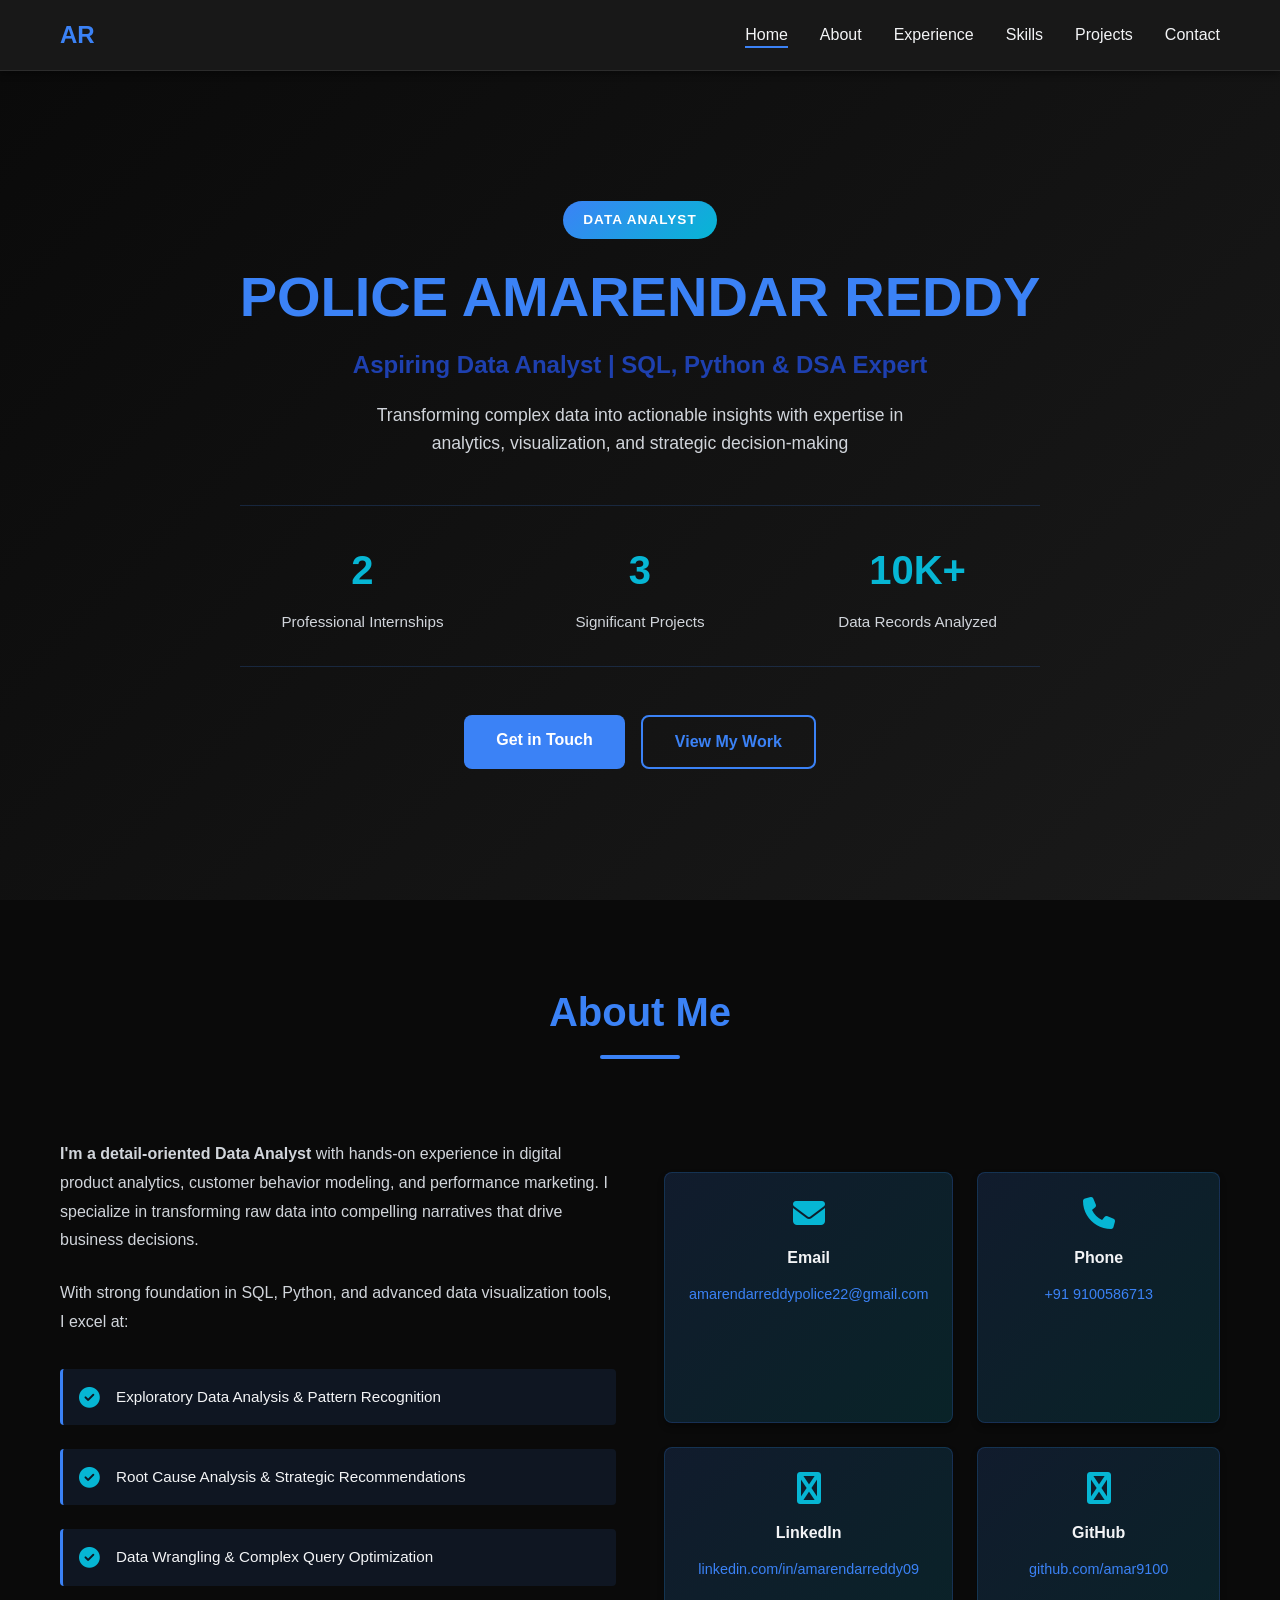
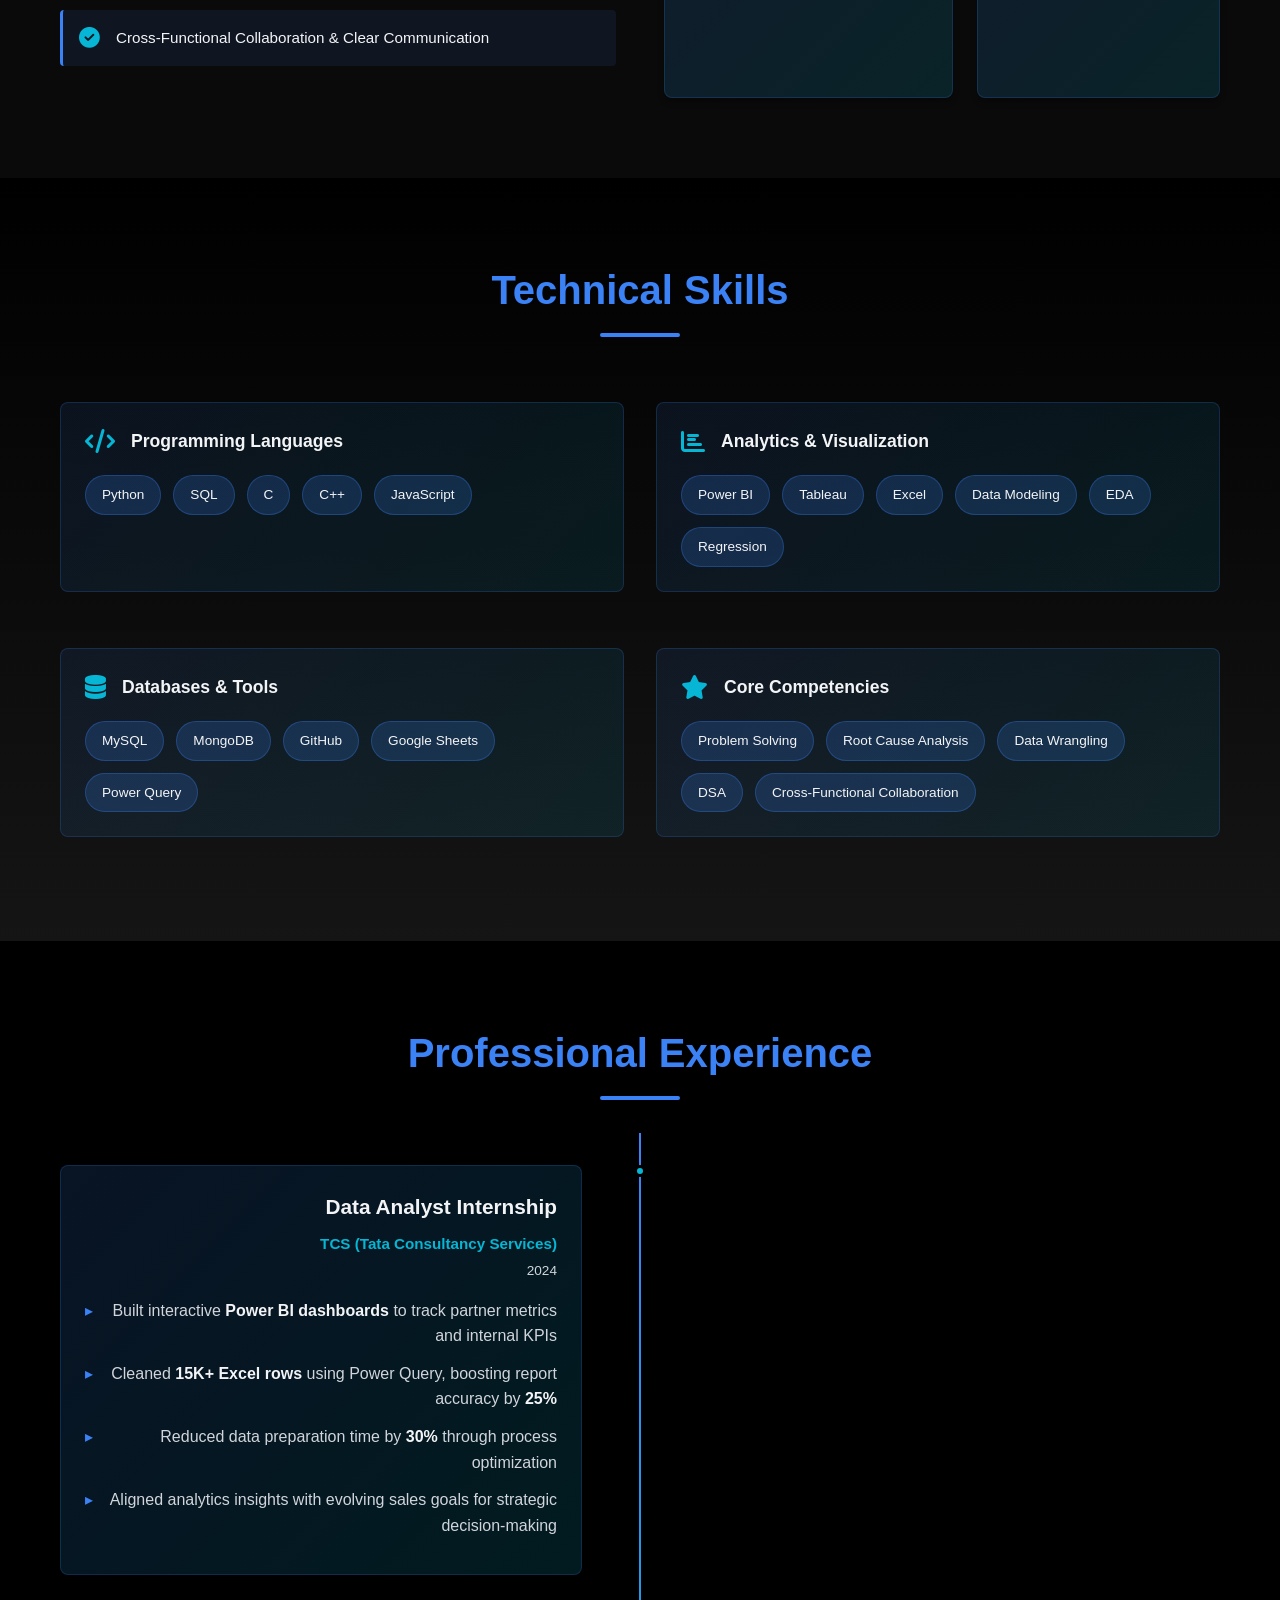
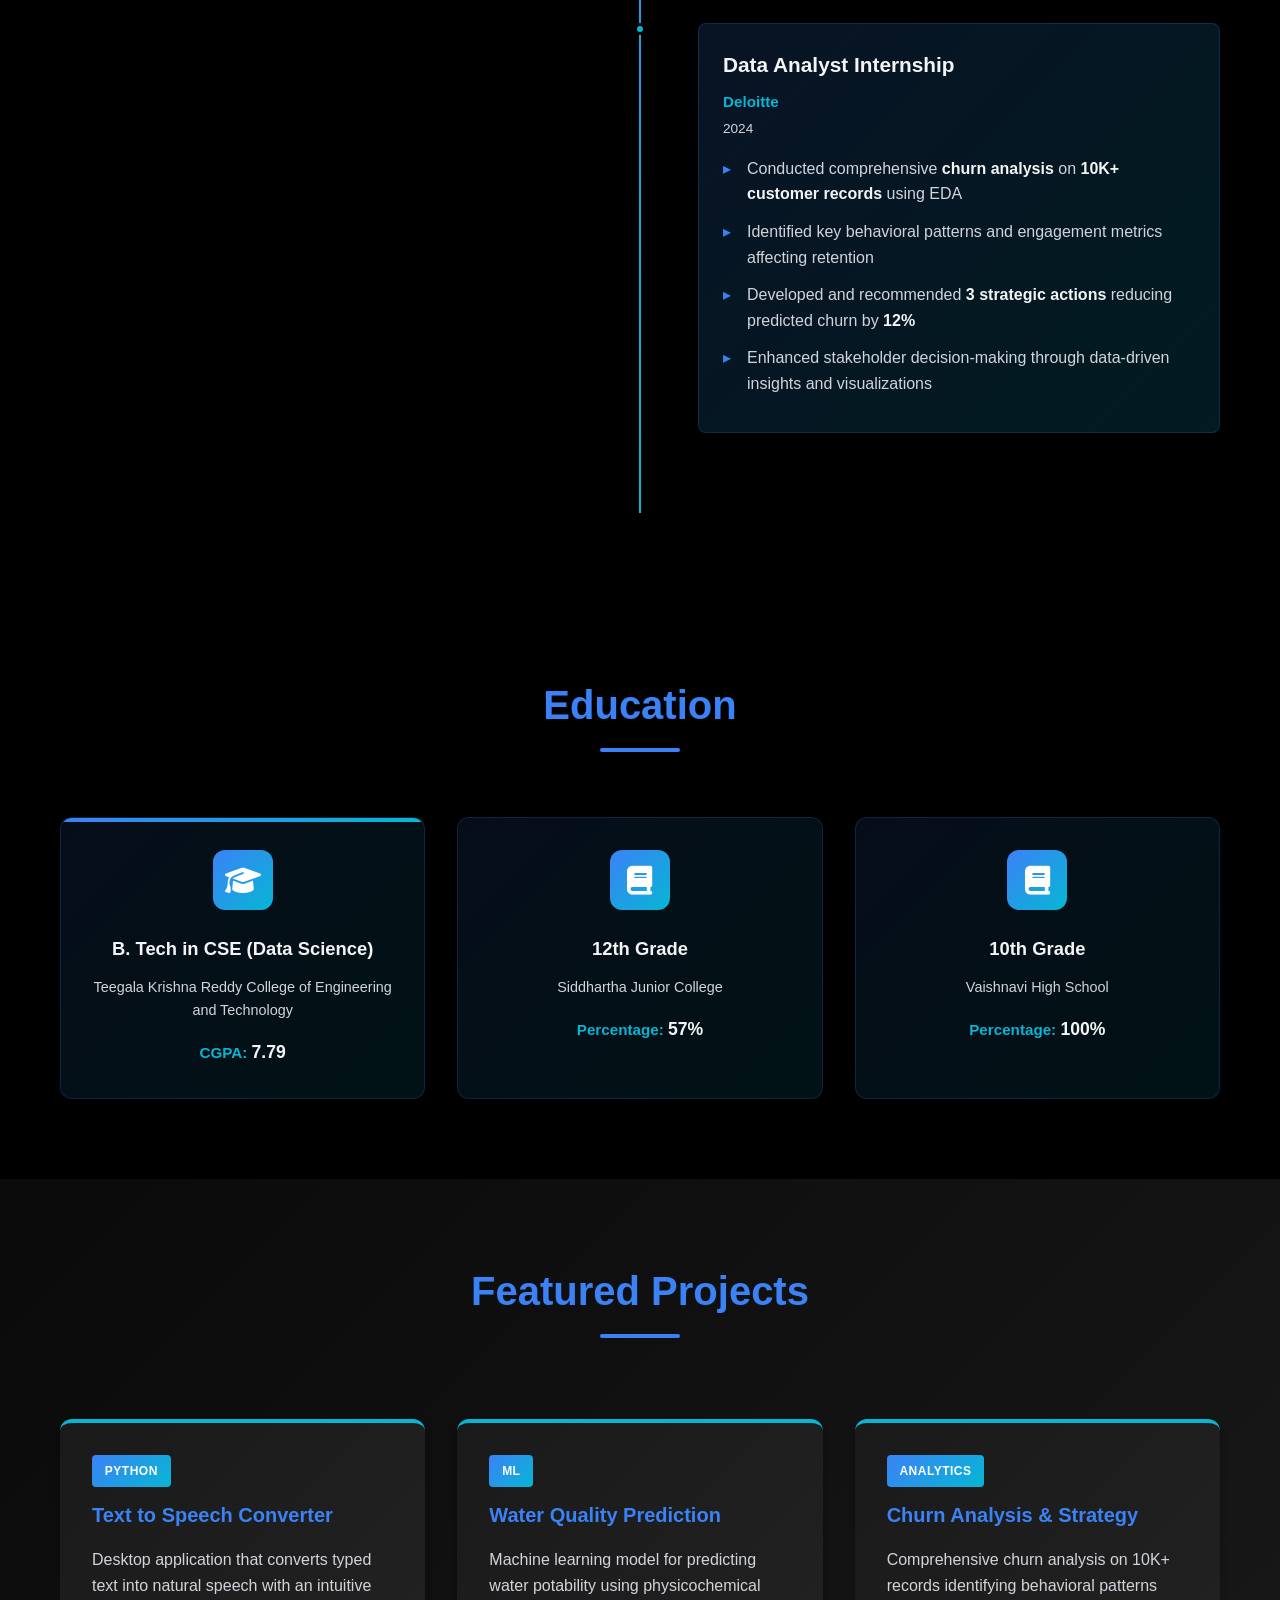
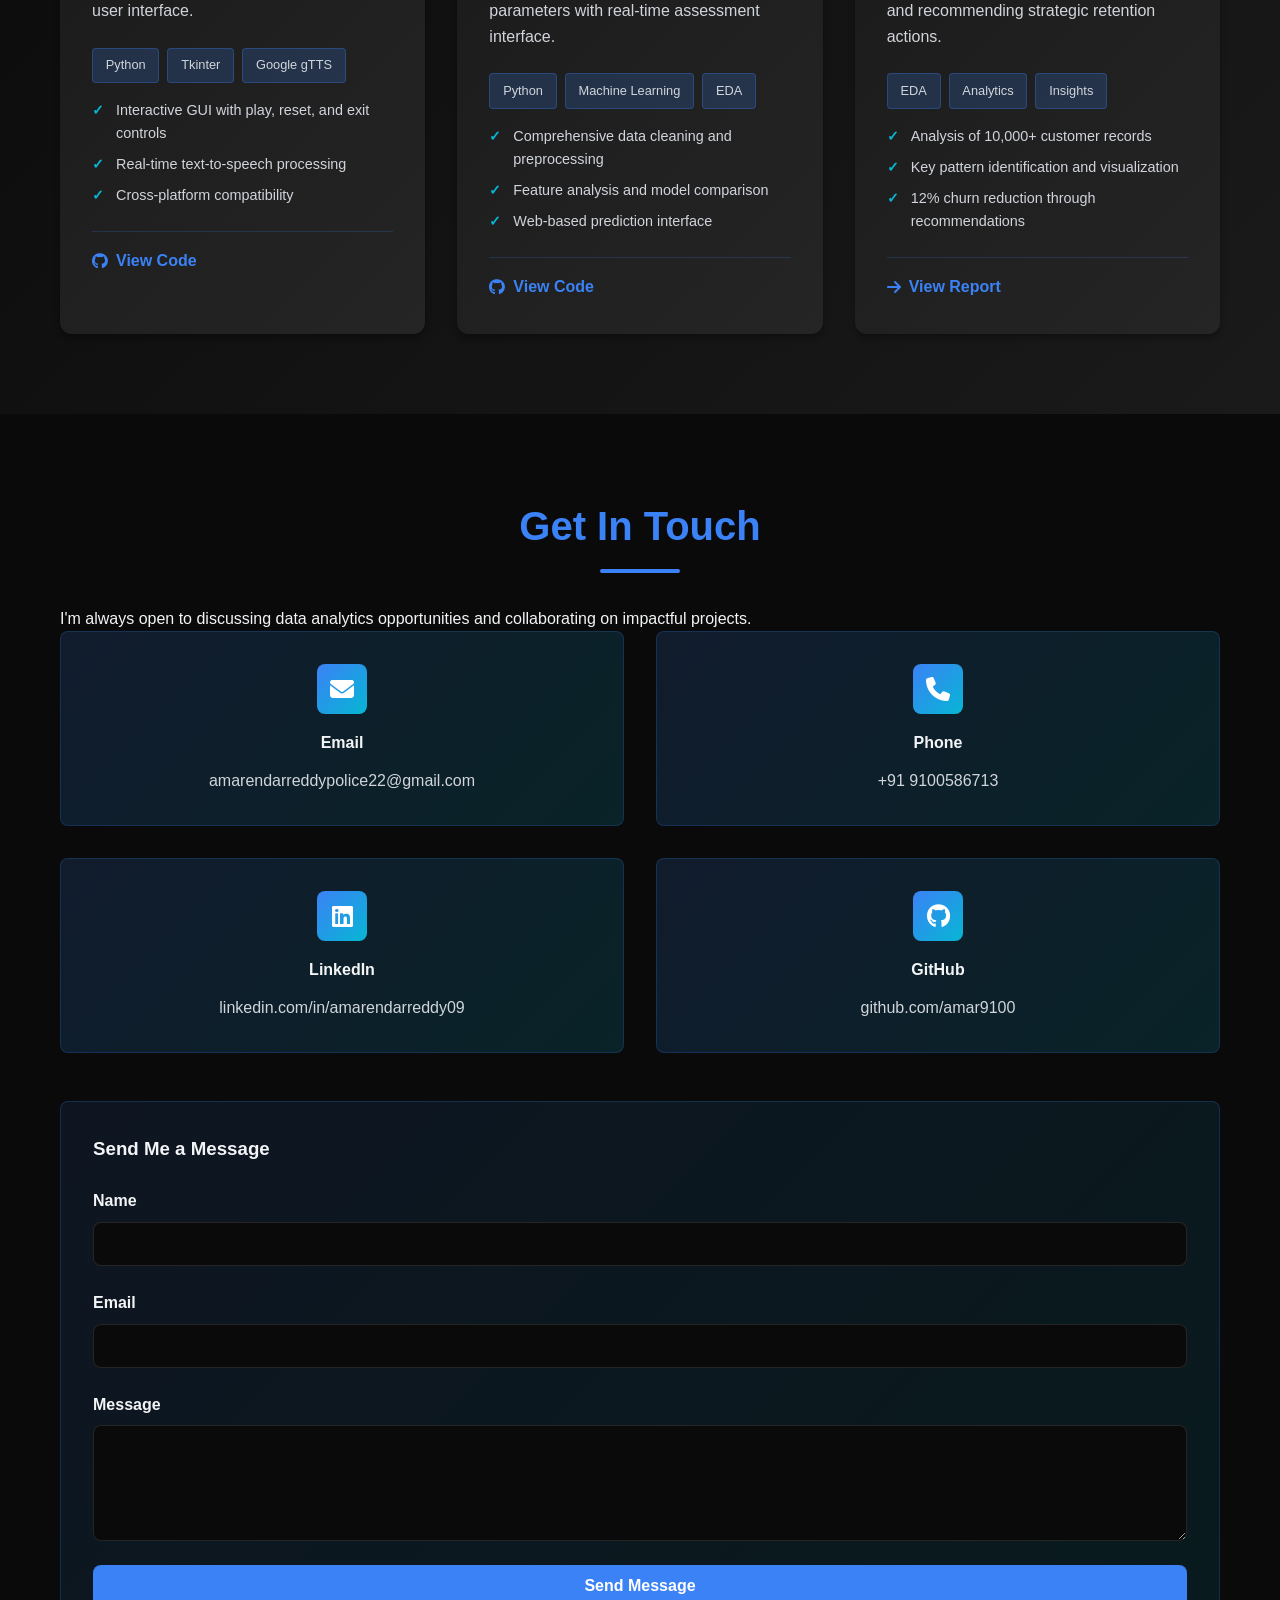
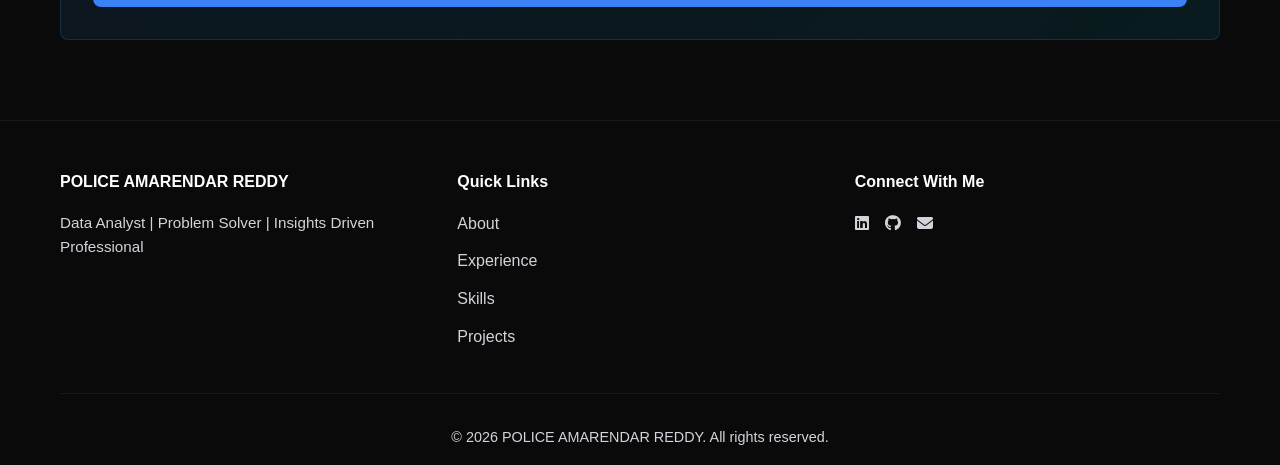
==== commit d0f1dd2f: "Change hero badge text from 'Professional' to ''" ====
--- a/index.html
+++ b/index.html
@@ -38,7 +38,7 @@
     <section id="home" class="hero">
         <div class="container">
             <div class="hero-content">
-                <div class="hero-badge">Data Analyst Professional</div>
+                <div class="hero-badge">Data Analyst</div>
                 <h1 class="hero-title">POLICE AMARENDAR REDDY</h1>
                 <p class="hero-subtitle">Aspiring Data Analyst | SQL, Python & DSA Expert</p>
                 <p class="hero-desc">Transforming complex data into actionable insights with expertise in analytics, visualization, and strategic decision-making</p>
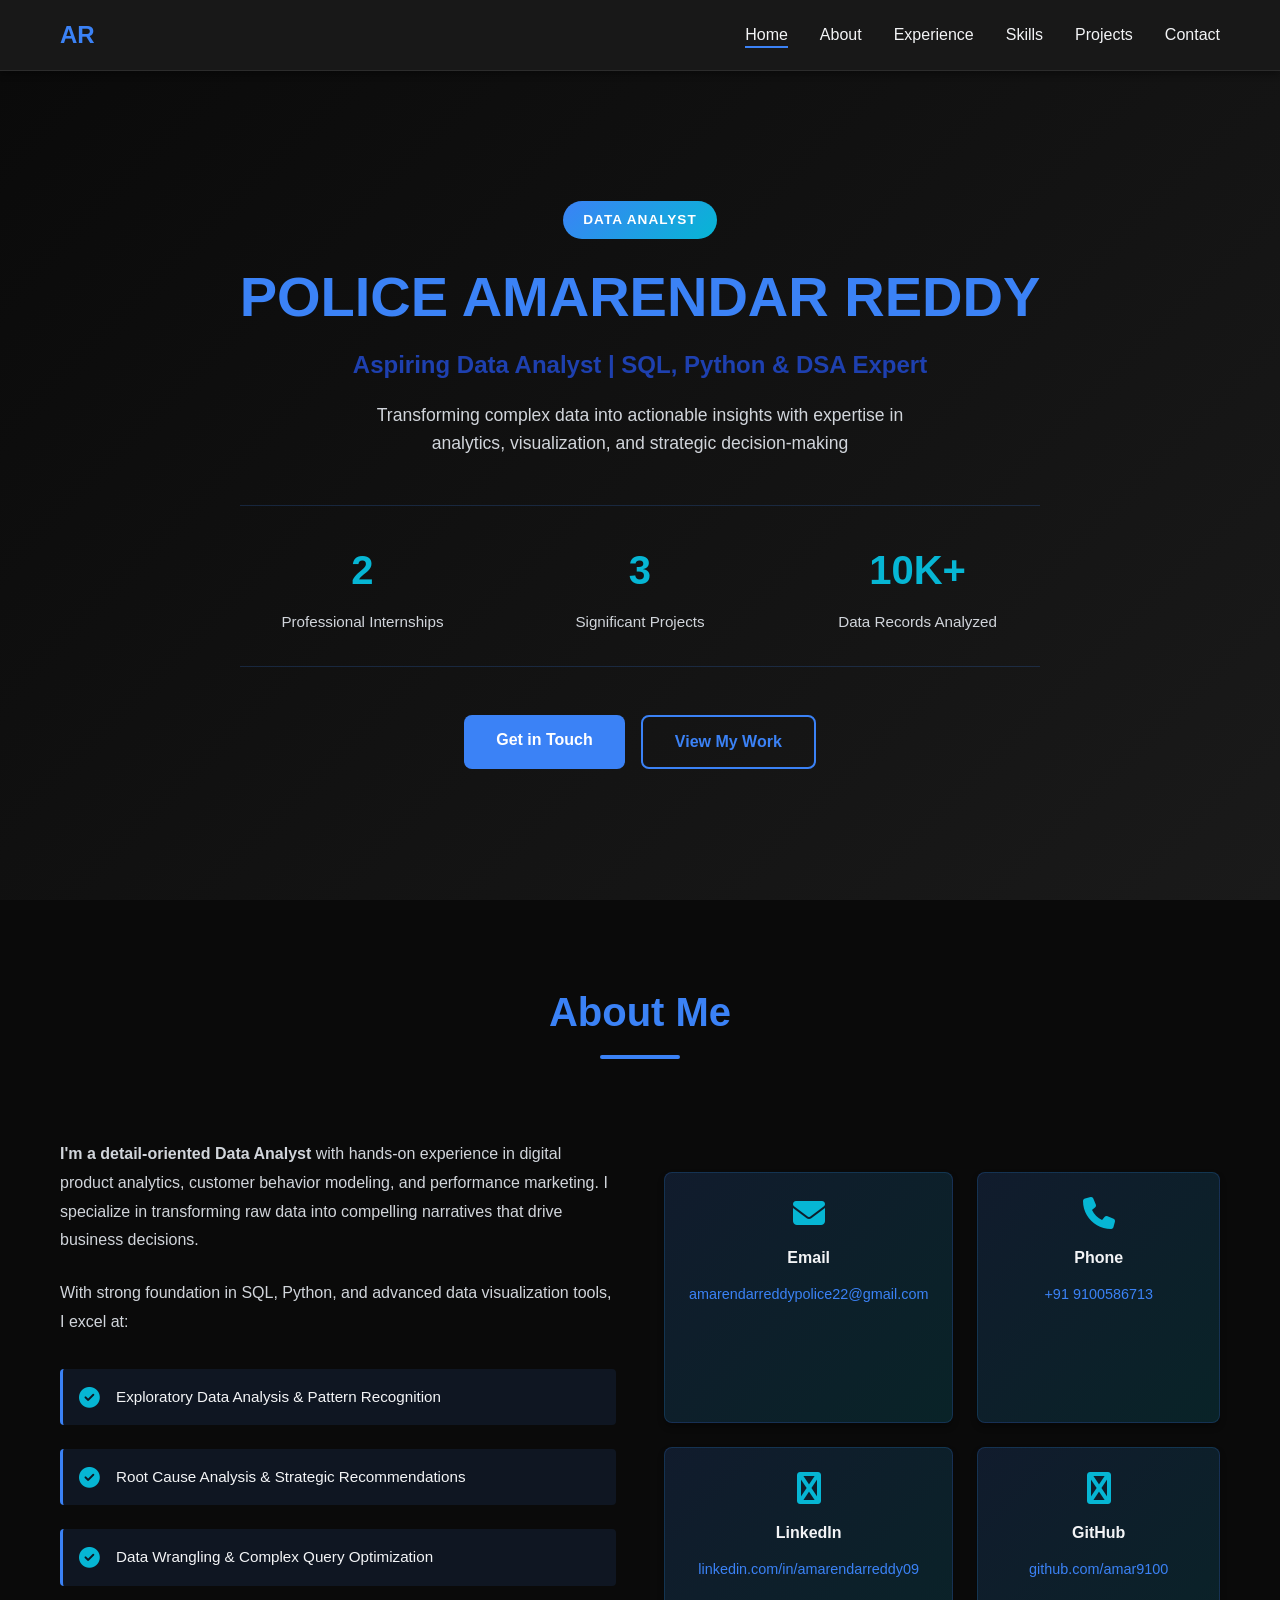
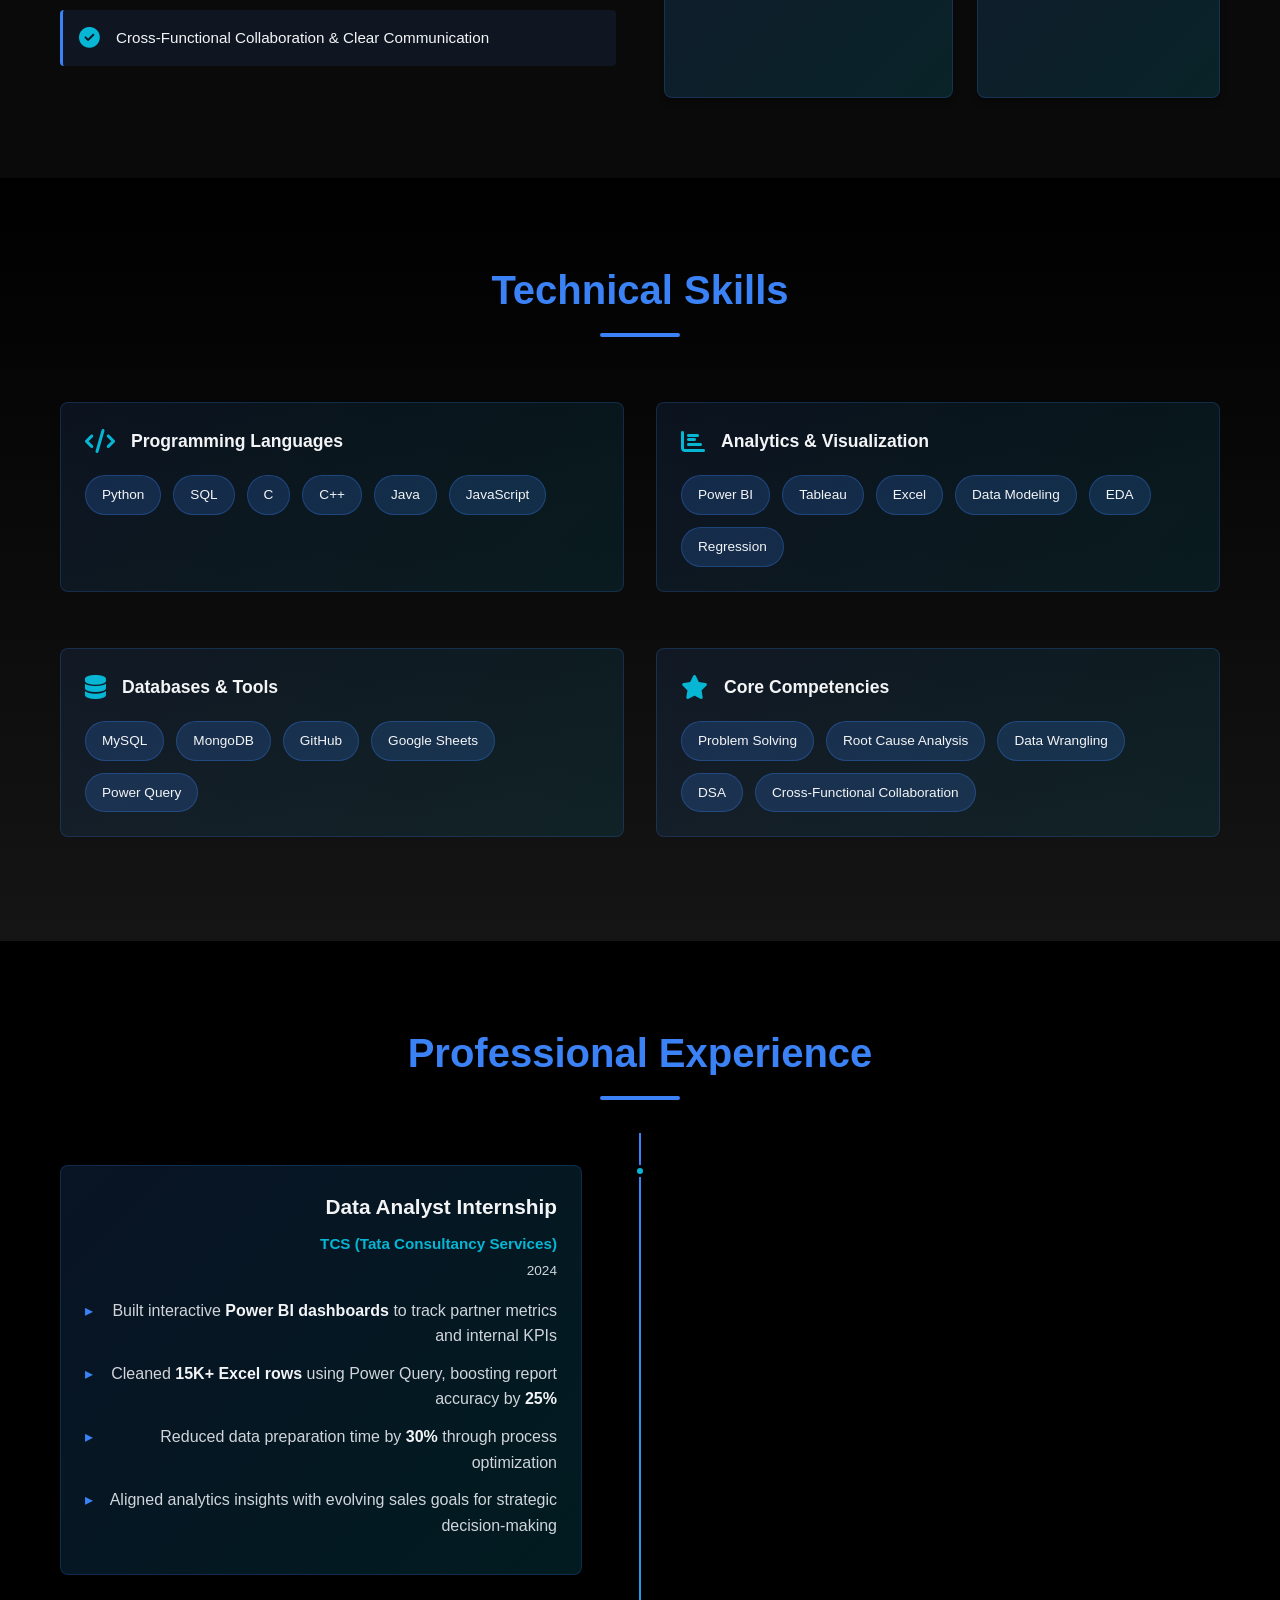
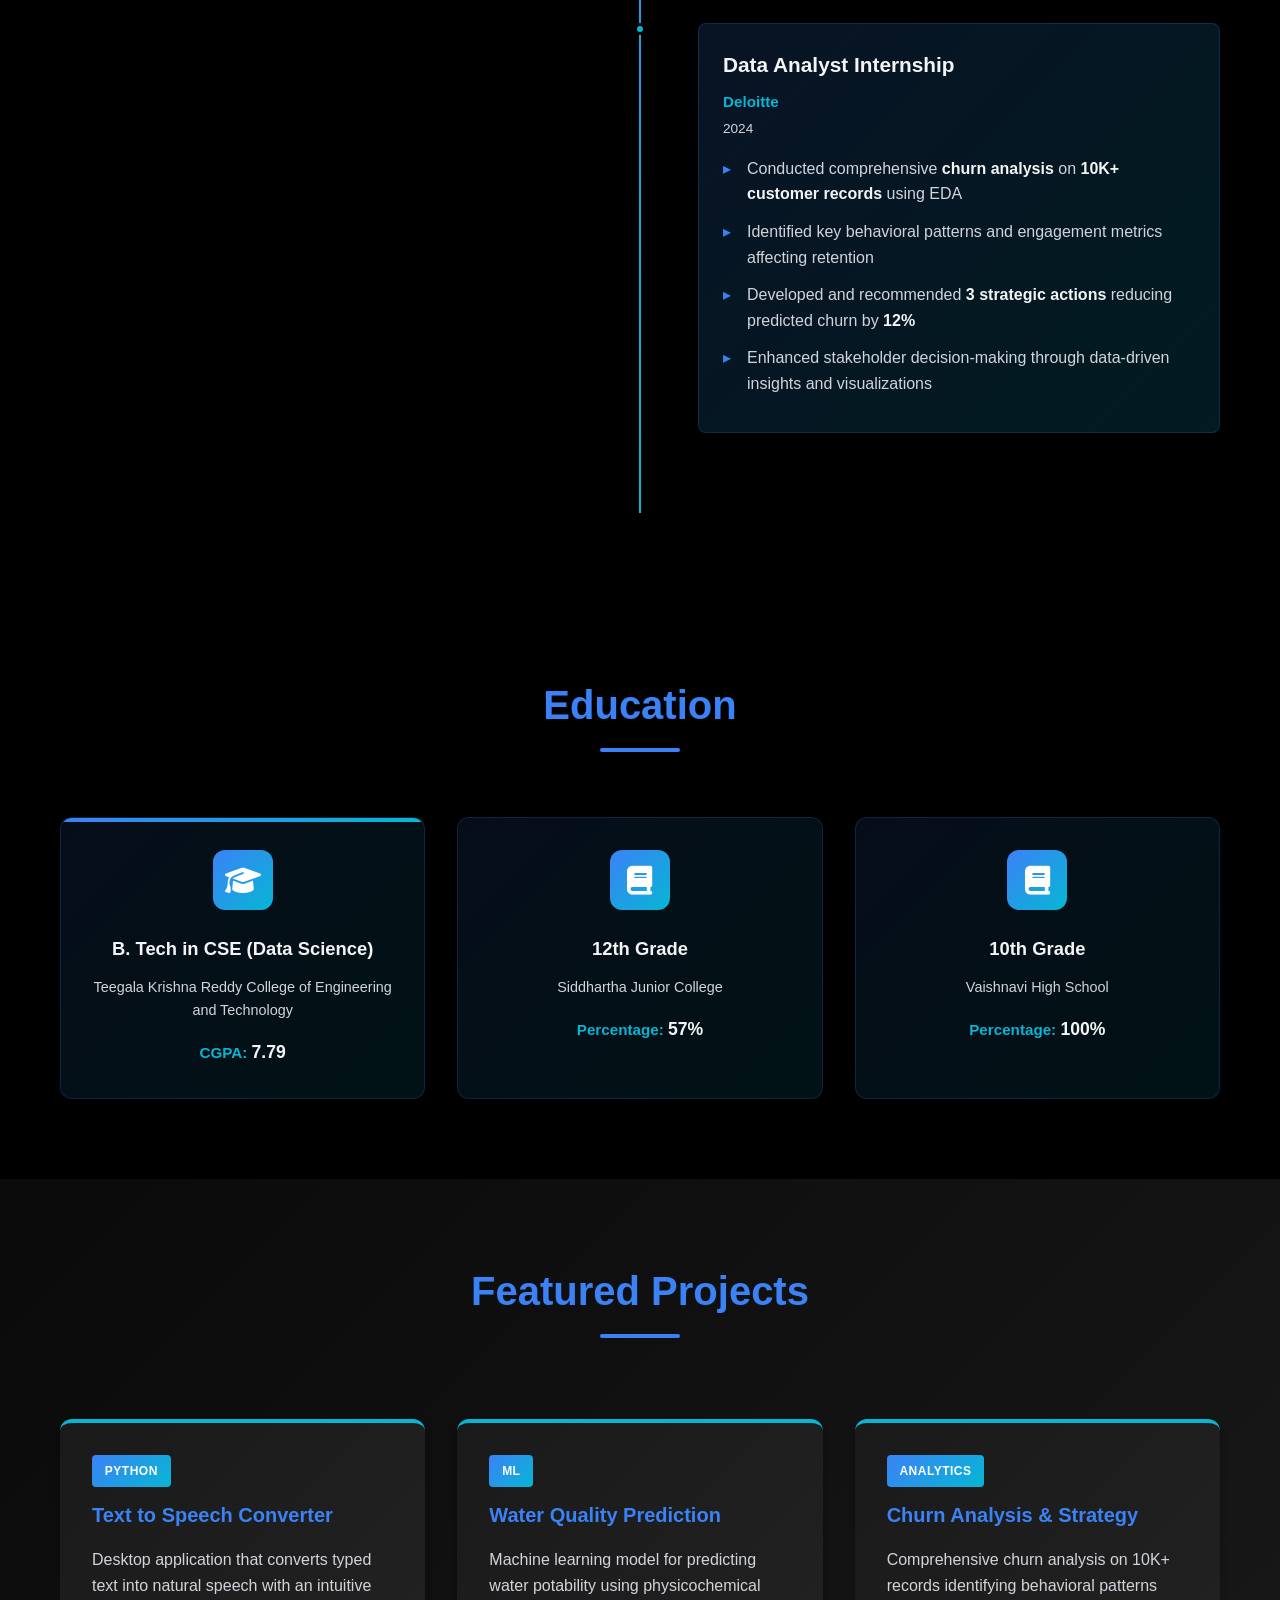
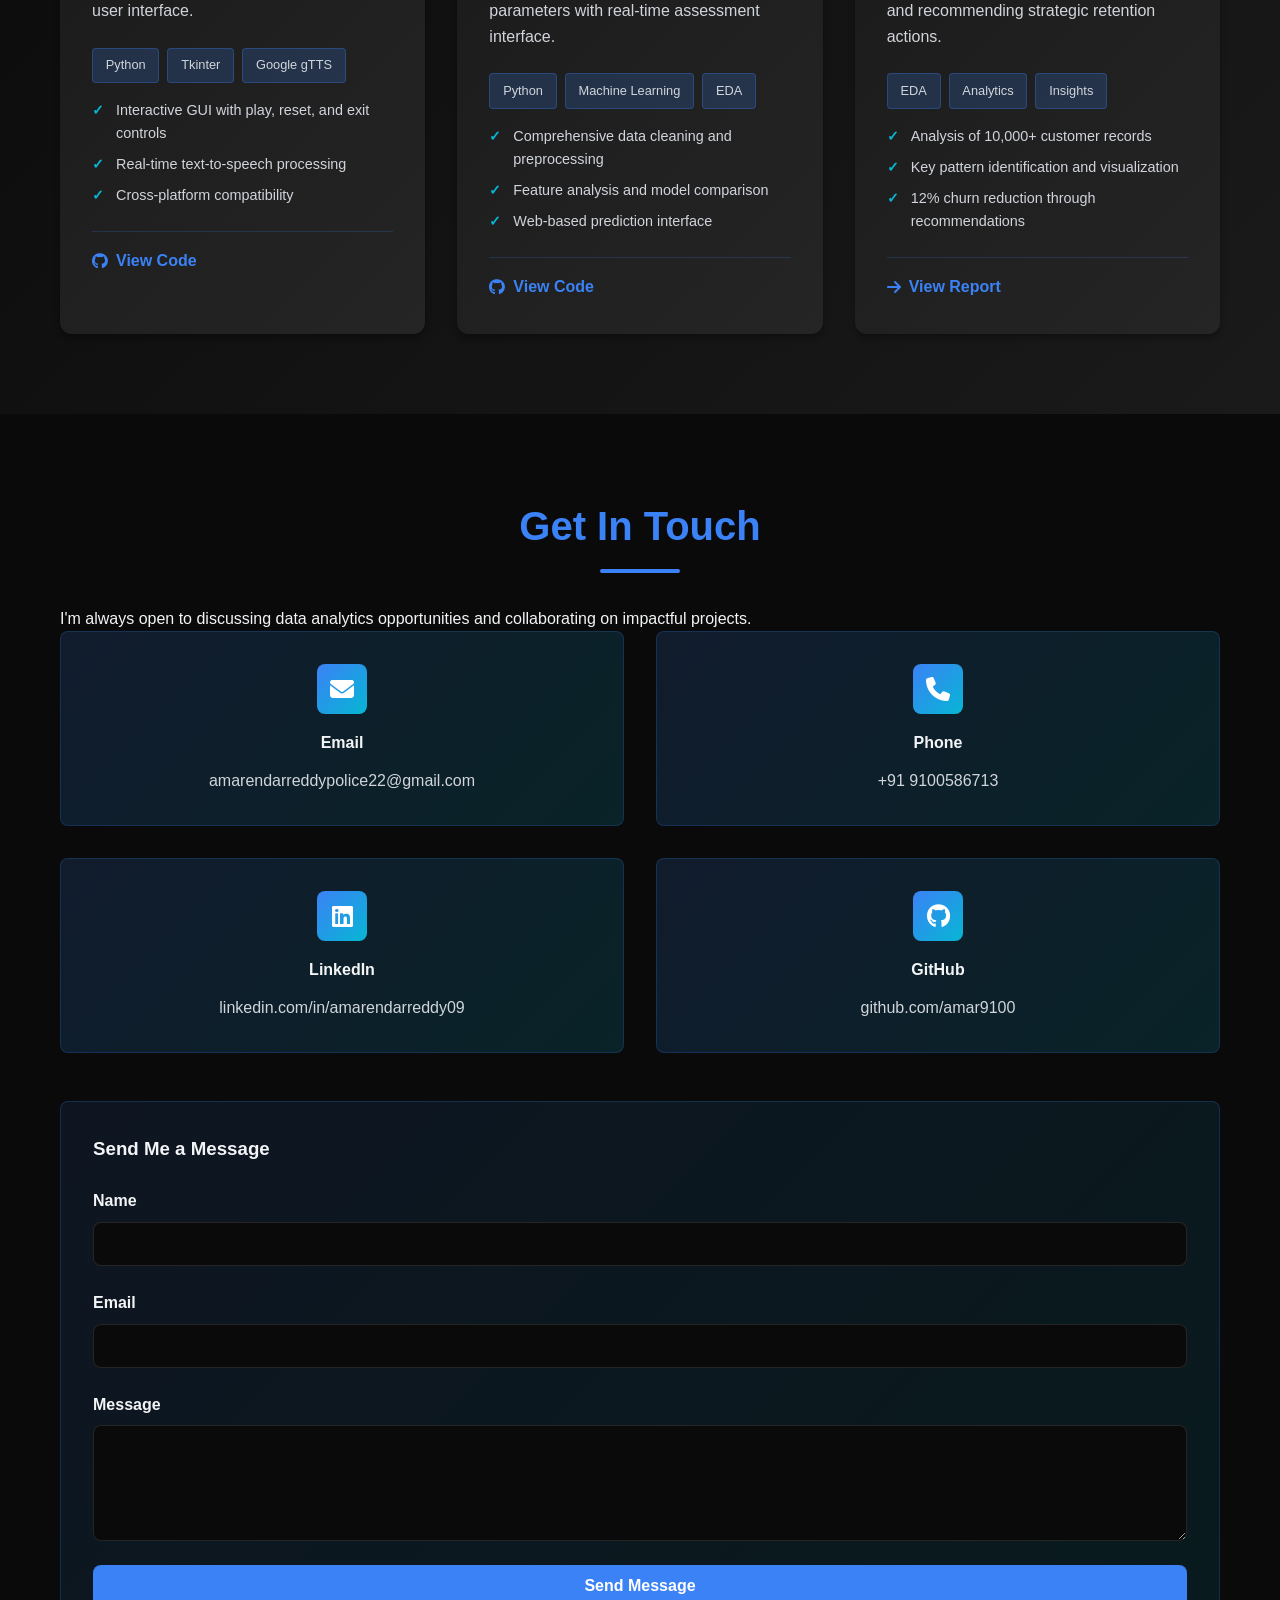
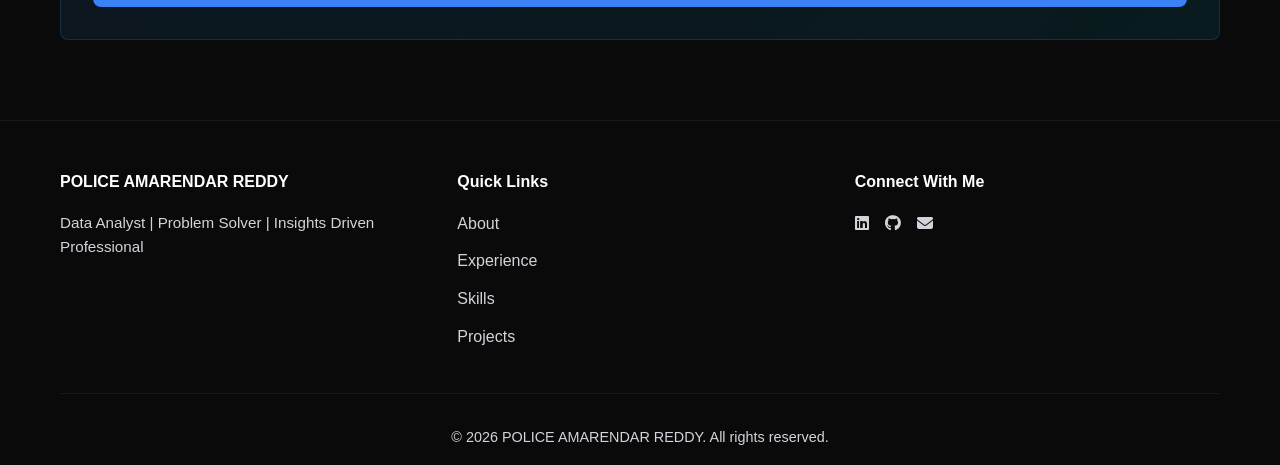
==== commit e23ead0c: "Update index.html" ====
--- a/index.html
+++ b/index.html
@@ -132,6 +132,7 @@
                         <span class="skill-tag">SQL</span>
                         <span class="skill-tag">C</span>
                         <span class="skill-tag">C++</span>
+                        <span class="skill-tag">Java</span>
                         <span class="skill-tag">JavaScript</span>
                     </div>
                 </div>
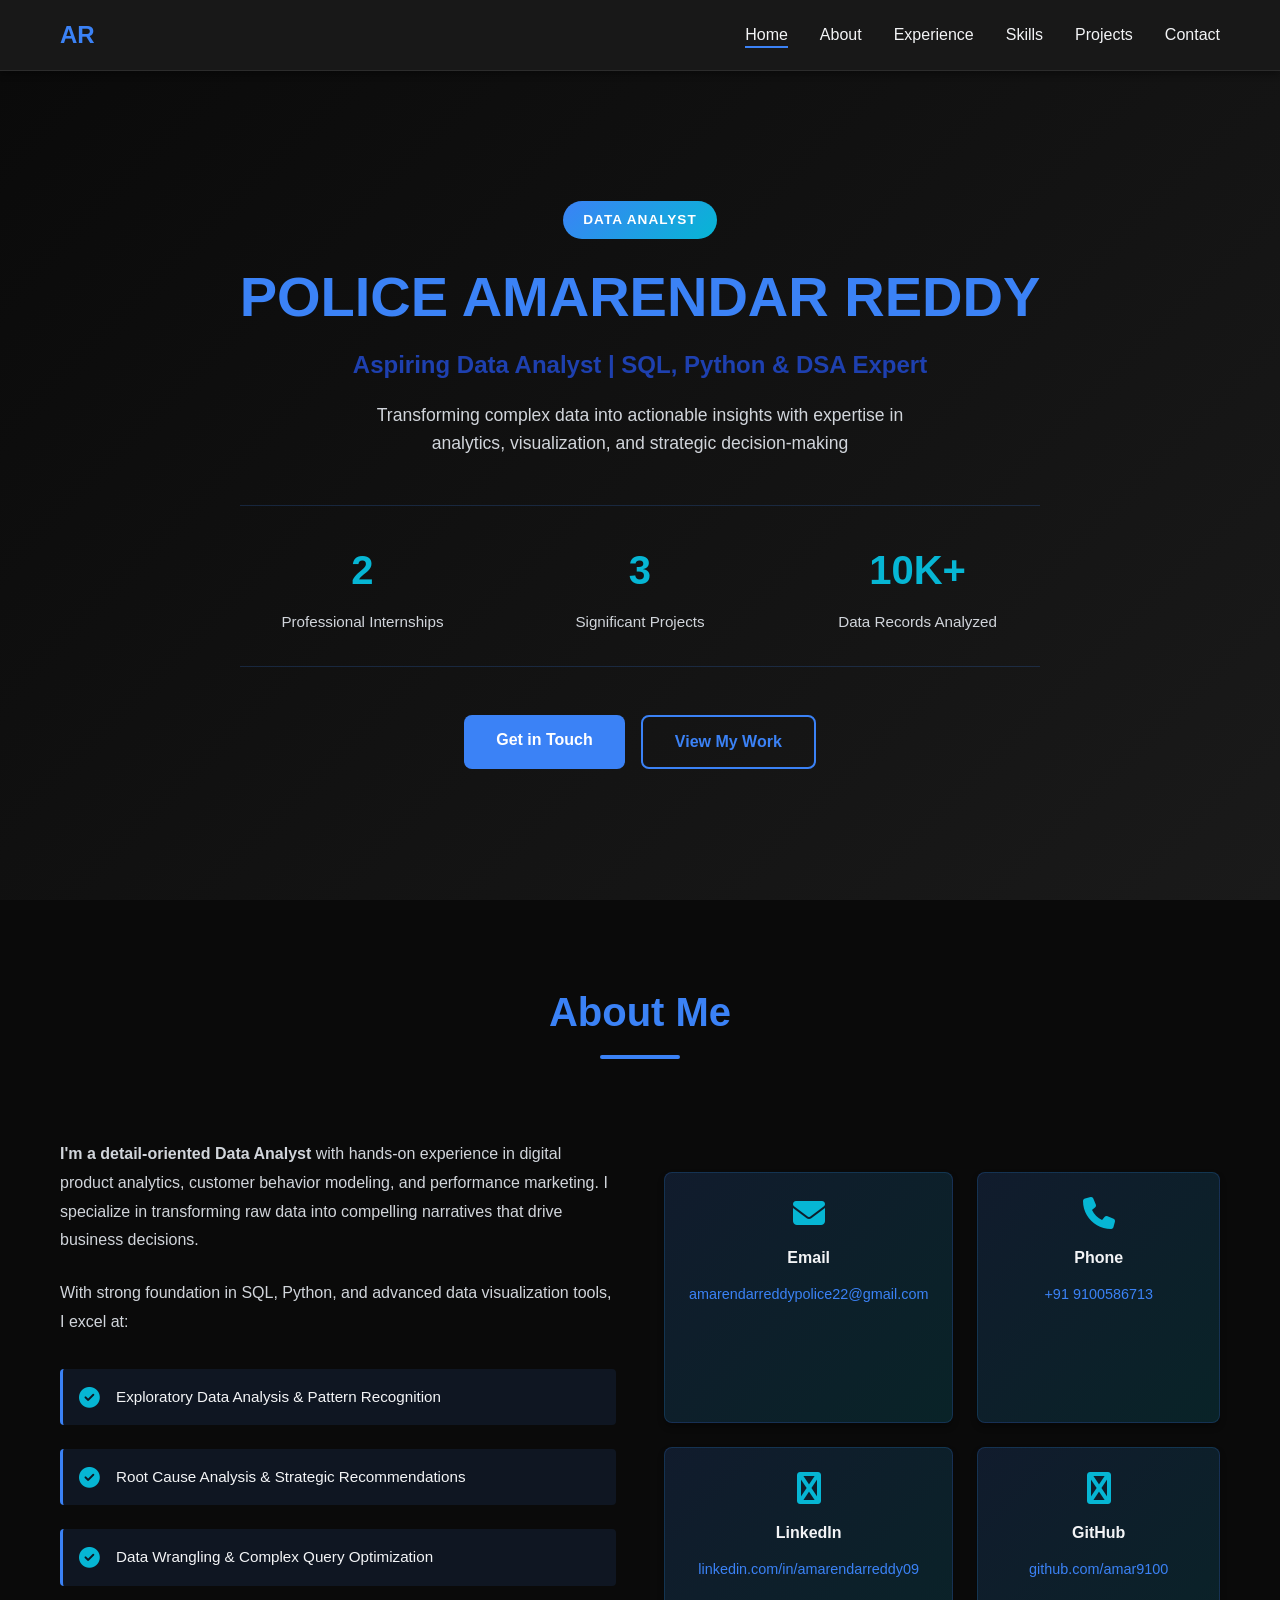
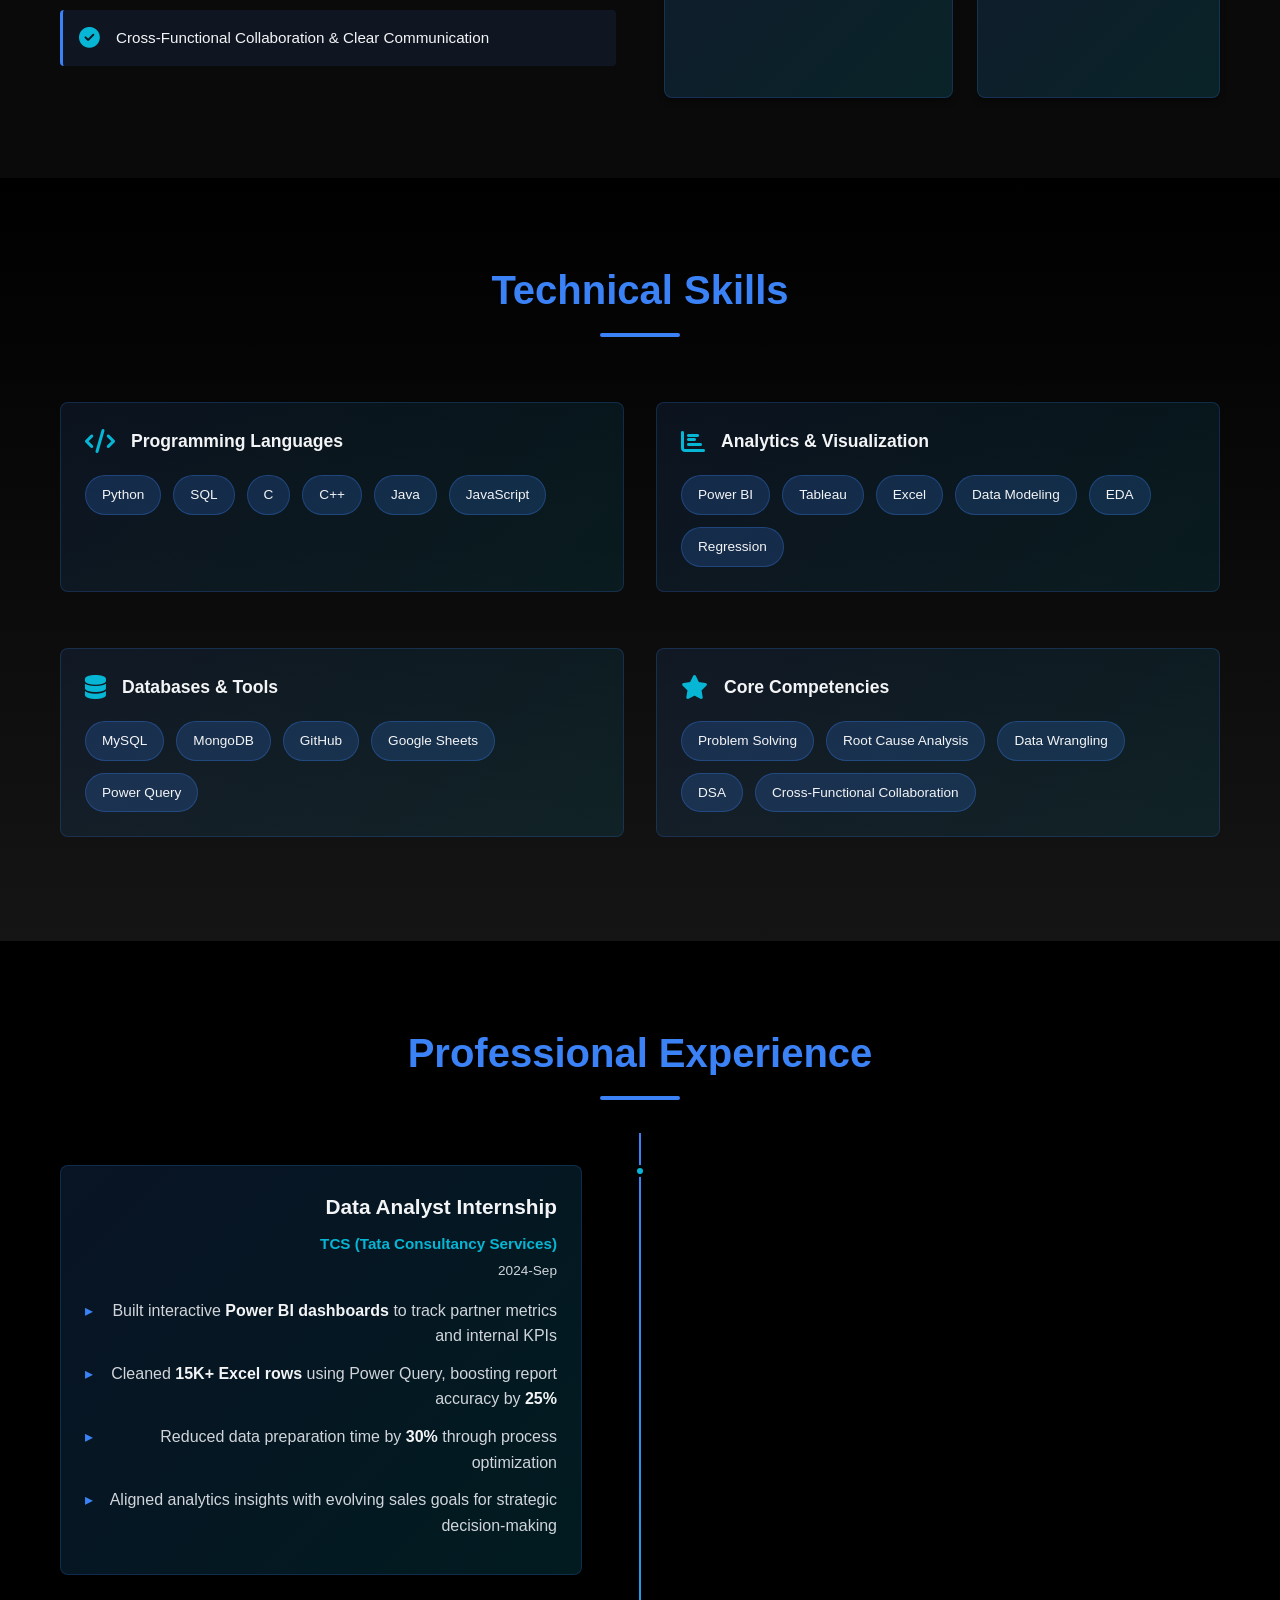
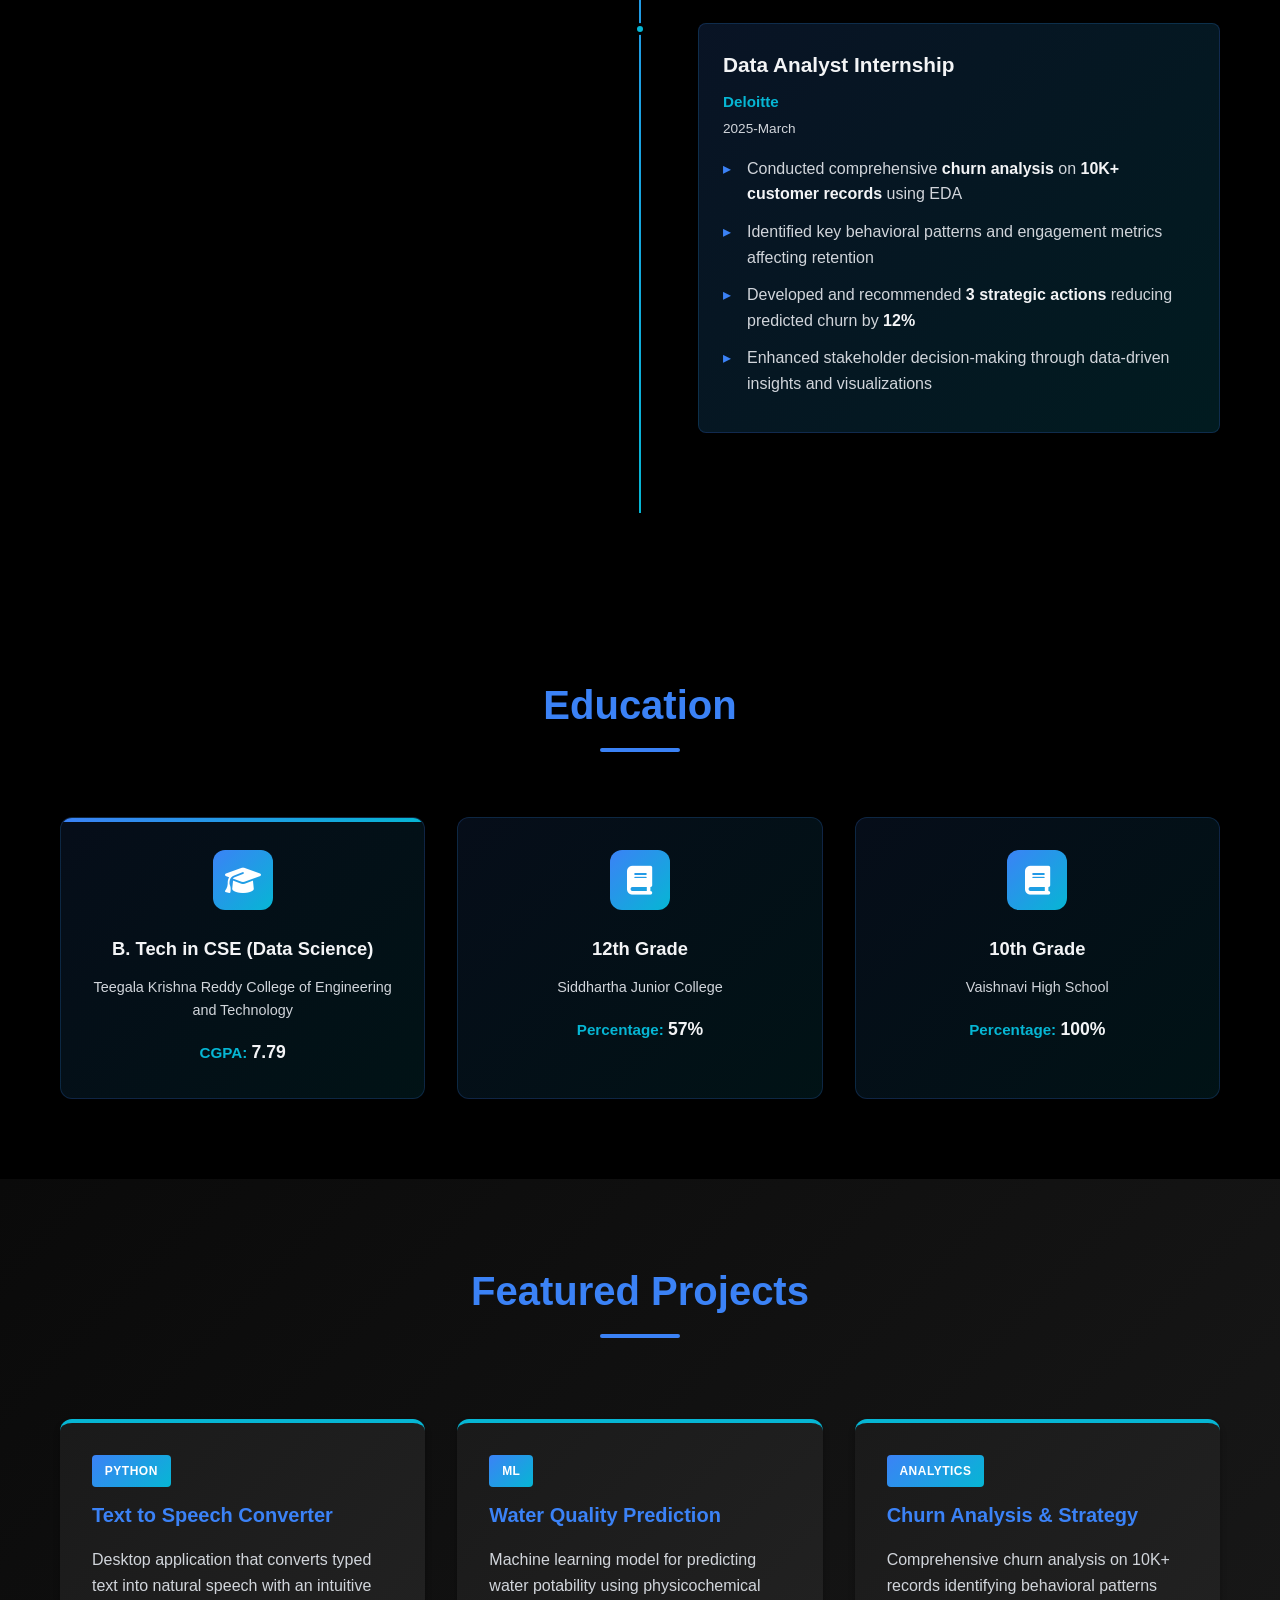
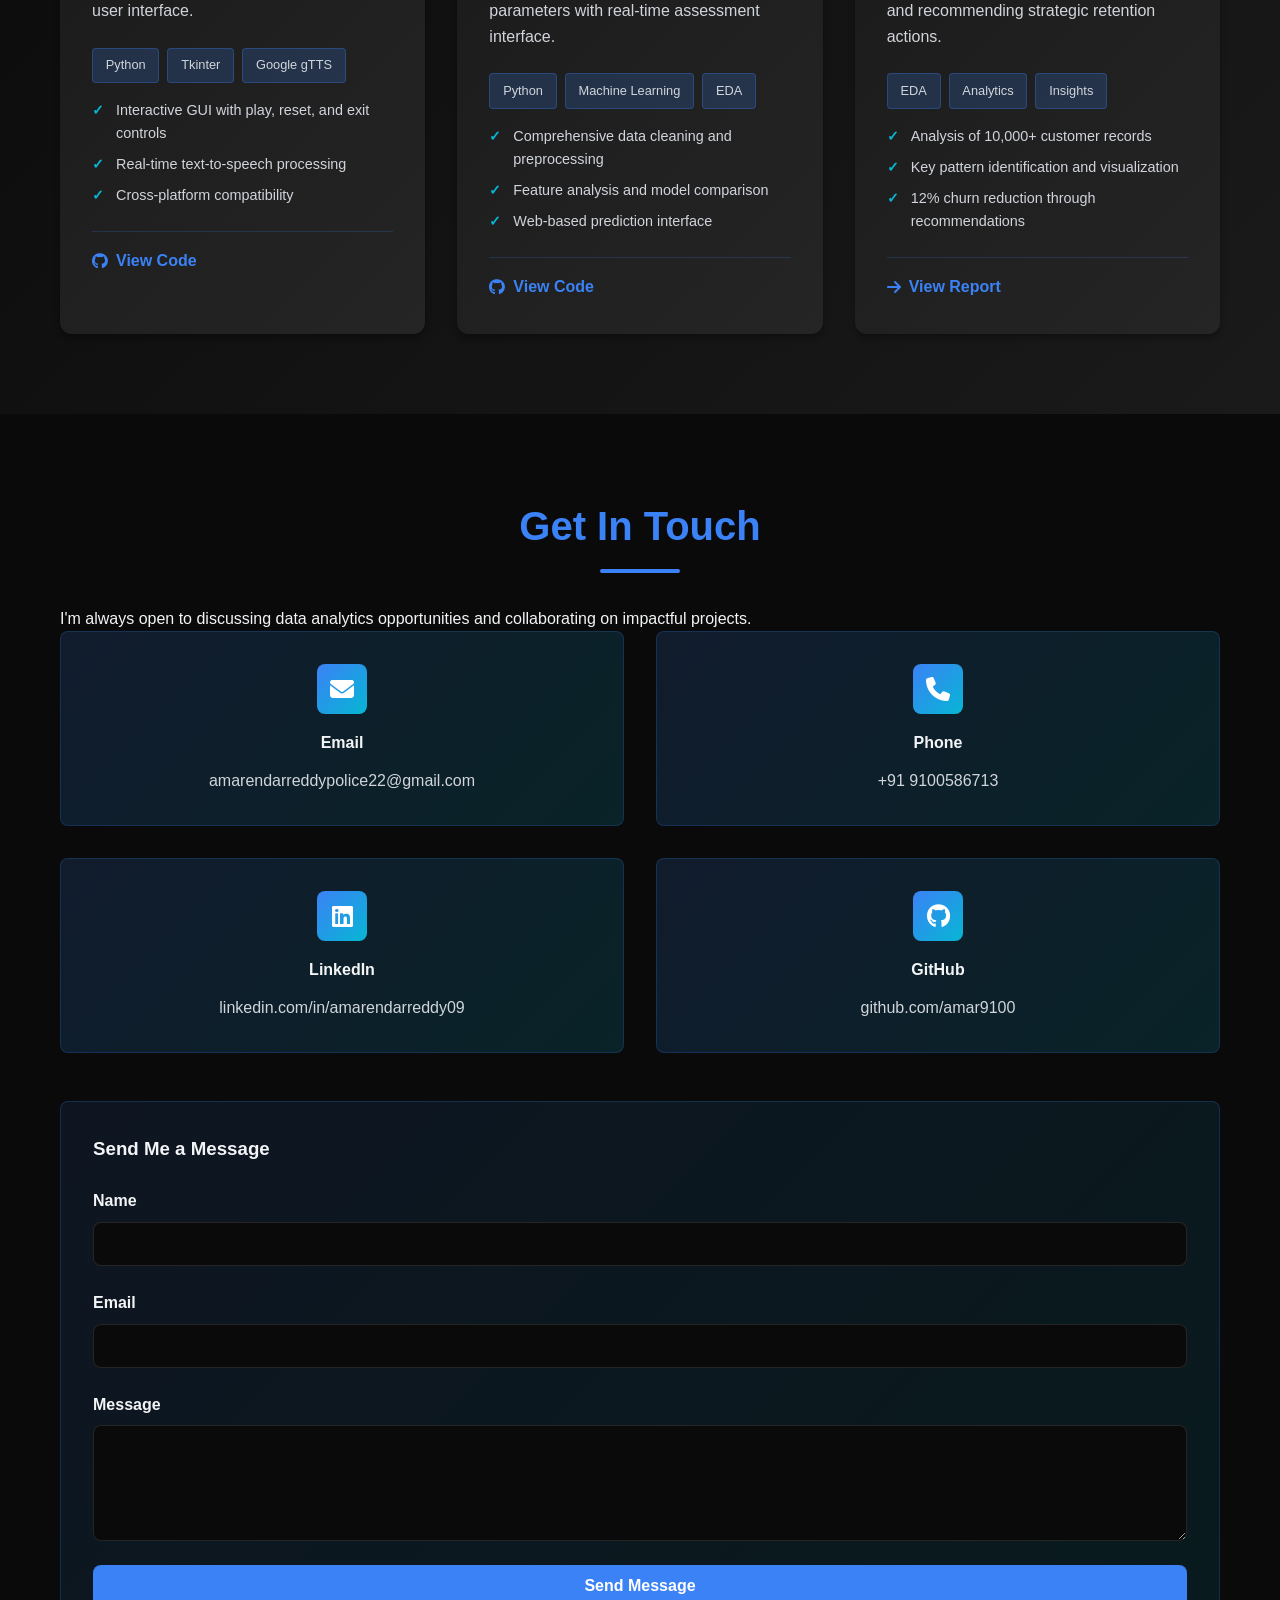
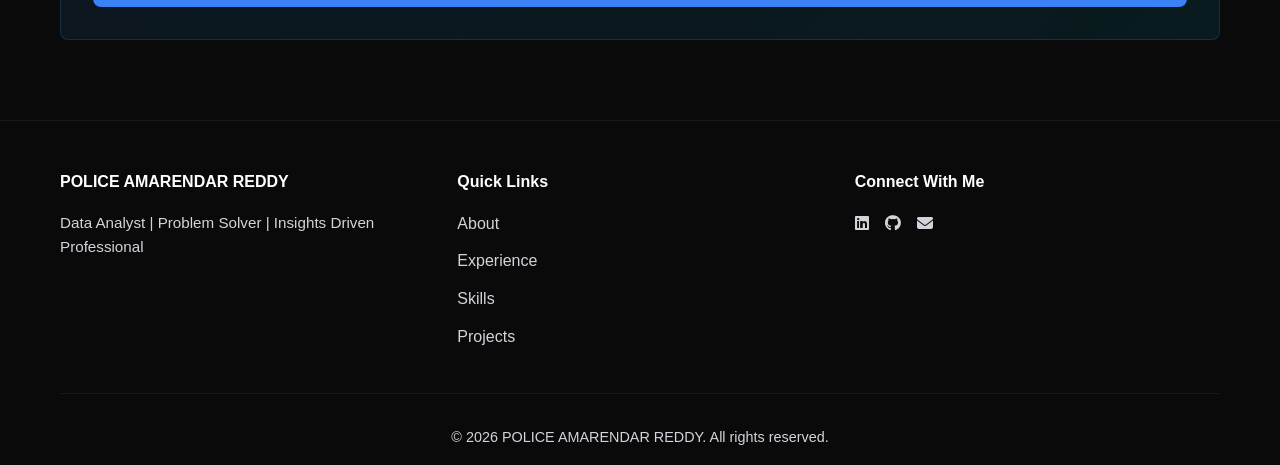
==== commit 9ff91769: "Update internship periods for TCS and Deloitte" ====
--- a/index.html
+++ b/index.html
@@ -194,7 +194,7 @@
                         <div class="exp-header">
                             <h3>Data Analyst Internship</h3>
                             <span class="exp-company">TCS (Tata Consultancy Services)</span>
-                            <span class="exp-period">2024</span>
+                            <span class="exp-period">2024-Sep</span>
                         </div>
                         <ul class="exp-details">
                             <li>Built interactive <strong>Power BI dashboards</strong> to track partner metrics and internal KPIs</li>
@@ -210,7 +210,7 @@
                         <div class="exp-header">
                             <h3>Data Analyst Internship</h3>
                             <span class="exp-company">Deloitte</span>
-                            <span class="exp-period">2024</span>
+                            <span class="exp-period">2025-March</span>
                         </div>
                         <ul class="exp-details">
                             <li>Conducted comprehensive <strong>churn analysis</strong> on <strong>10K+ customer records</strong> using EDA</li>
